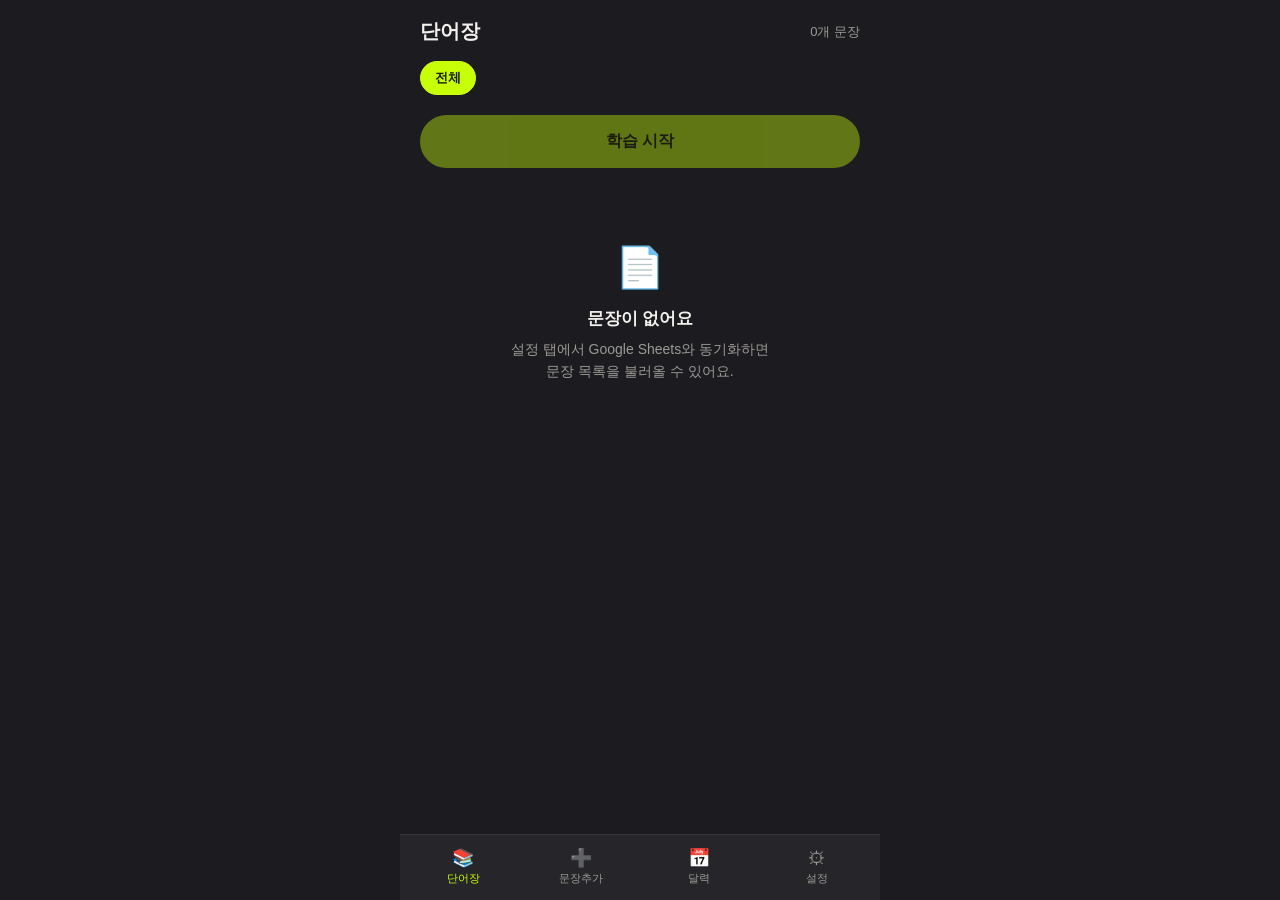
==== index.html @ 1800122c "Initial commit: 영어 문장 암기 PWA + Google Sheets 연동" ====
<!DOCTYPE html>
<html lang="ko">
<head>
<meta charset="UTF-8" />
<meta name="viewport" content="width=device-width, initial-scale=1.0, viewport-fit=cover" />
<meta name="apple-mobile-web-app-capable" content="yes" />
<meta name="apple-mobile-web-app-status-bar-style" content="black-translucent" />
<meta name="apple-mobile-web-app-title" content="문장암기" />
<meta name="theme-color" content="#1C1B1F" />
<title>영어 문장 암기</title>
<link rel="manifest" href="manifest.json" />
<link rel="apple-touch-icon" href="icon-192.png" />
<style>
  :root {
    --bg: #1C1B1F;
    --surface: #262529;
    --surface-2: #2F2D33;
    --text: #F2F0EC;
    --text-dim: #9C9A95;
    --accent: #C7FF08;
    --accent-dim: #5C6A04;
    --correct: #97C459;
    --incorrect: #E24B4A;
    --border: #3A383E;
    --radius: 14px;
    --font-sans: -apple-system, BlinkMacSystemFont, "Helvetica Neue", "Apple SD Gothic Neo", sans-serif;
    --font-mono: "SF Mono", ui-monospace, Menlo, monospace;
  }

  * { box-sizing: border-box; -webkit-tap-highlight-color: transparent; }

  html, body {
    margin: 0;
    padding: 0;
    background: var(--bg);
    color: var(--text);
    font-family: var(--font-sans);
    height: 100%;
    overscroll-behavior-y: none;
  }

  body {
    display: flex;
    flex-direction: column;
    min-height: 100vh;
    padding-top: env(safe-area-inset-top);
  }

  #app {
    flex: 1;
    display: flex;
    flex-direction: column;
    max-width: 480px;
    margin: 0 auto;
    width: 100%;
    padding: 0 20px;
  }

  /* ---------- Tab views ---------- */
  .tab-view { display: none; padding-bottom: 110px; }
  .tab-view.active { display: block; }

  .tab-header {
    display: flex;
    align-items: center;
    justify-content: space-between;
    padding: 18px 0 16px;
  }
  .tab-header h1 {
    font-size: 20px;
    font-weight: 700;
    margin: 0;
  }
  .tab-header.centered h1 { flex: 1; text-align: center; }
  .tab-sub { font-size: 13px; color: var(--text-dim); }

  /* ---------- Bottom nav ---------- */
  .bottom-nav {
    position: fixed;
    left: 0;
    right: 0;
    bottom: 0;
    display: flex;
    max-width: 480px;
    margin: 0 auto;
    background: var(--surface);
    border-top: 1px solid var(--border);
    padding: 8px 4px calc(8px + env(safe-area-inset-bottom));
    z-index: 40;
  }
  .nav-btn {
    flex: 1;
    display: flex;
    flex-direction: column;
    align-items: center;
    gap: 4px;
    background: none;
    border: none;
    color: var(--text-dim);
    font-family: var(--font-sans);
    font-size: 11px;
    font-weight: 500;
    padding: 6px 0;
    cursor: pointer;
  }
  .nav-btn .nav-icon { font-size: 18px; line-height: 1; }
  .nav-btn.active { color: var(--accent); }

  /* ---------- Filter chips (deck chips reuse this) ---------- */
  .filters {
    display: flex;
    gap: 8px;
    overflow-x: auto;
    padding-bottom: 4px;
    margin-bottom: 16px;
    -ms-overflow-style: none;
    scrollbar-width: none;
  }
  .filters::-webkit-scrollbar { display: none; }

  .chip {
    flex-shrink: 0;
    font-size: 13px;
    font-weight: 500;
    padding: 7px 14px;
    border-radius: 100px;
    border: 1px solid var(--border);
    background: var(--surface);
    color: var(--text-dim);
    cursor: pointer;
    white-space: nowrap;
  }
  .chip.active {
    background: var(--accent);
    color: #1B1F00;
    border-color: var(--accent);
    font-weight: 600;
  }

  /* ---------- Vocab list ---------- */
  .vocab-item {
    background: var(--surface);
    border: 1px solid var(--border);
    border-radius: var(--radius);
    padding: 14px 16px;
    margin-bottom: 10px;
    cursor: pointer;
  }
  .vocab-item-top {
    display: flex;
    justify-content: space-between;
    align-items: flex-start;
    gap: 10px;
  }
  .vocab-english { font-size: 16px; font-weight: 700; color: var(--text); line-height: 1.4; }
  .vocab-korean { font-size: 14px; color: var(--text-dim); margin-top: 4px; line-height: 1.4; }
  .vocab-tags { display: flex; flex-direction: column; align-items: flex-end; gap: 6px; flex-shrink: 0; }
  .vocab-deck-tag {
    font-size: 11px;
    padding: 3px 9px;
    border-radius: 100px;
    font-weight: 600;
    white-space: nowrap;
    background: var(--surface-2);
    color: var(--text-dim);
    border: 1px solid var(--border);
  }
  .vocab-status {
    font-size: 11px;
    padding: 3px 9px;
    border-radius: 100px;
    font-weight: 600;
    white-space: nowrap;
  }
  .vocab-status.unseen { background: var(--surface-2); color: var(--text-dim); }
  .vocab-status.correct { background: rgba(151,196,89,0.15); color: var(--correct); }
  .vocab-status.wrong { background: rgba(226,75,74,0.15); color: var(--incorrect); }

  .vocab-hint-toggle {
    font-size: 12px;
    color: var(--accent);
    margin-top: 8px;
    cursor: pointer;
    display: inline-block;
  }
  .vocab-hint-text {
    font-size: 12px;
    color: var(--text-dim);
    margin-top: 8px;
    white-space: pre-line;
    line-height: 1.6;
    display: none;
  }

  /* ---------- Card (study overlay) ---------- */
  .topbar {
    display: flex;
    align-items: center;
    justify-content: space-between;
    padding: 18px 0 12px;
  }

  .topbar .day-label {
    font-size: 13px;
    font-weight: 600;
    letter-spacing: 0.08em;
    color: var(--text-dim);
    display: flex;
    align-items: center;
    gap: 8px;
  }

  .day-label .pill {
    background: var(--accent);
    color: #1B1F00;
    border-radius: 100px;
    padding: 3px 10px;
    font-size: 11px;
    letter-spacing: 0;
  }

  .icon-btn {
    background: var(--surface);
    border: 1px solid var(--border);
    color: var(--text-dim);
    width: 36px;
    height: 36px;
    border-radius: 10px;
    display: flex;
    align-items: center;
    justify-content: center;
    font-size: 16px;
    cursor: pointer;
    flex-shrink: 0;
  }
  .icon-btn:active { transform: scale(0.96); }

  .progress-track {
    height: 4px;
    background: var(--surface);
    border-radius: 100px;
    overflow: hidden;
    margin-bottom: 22px;
  }
  .progress-fill {
    height: 100%;
    background: var(--accent);
    border-radius: 100px;
    transition: width 0.3s ease;
  }

  .card-area {
    flex: 1;
    display: flex;
    flex-direction: column;
    justify-content: center;
    min-height: 0;
  }

  .prompt-card {
    background: var(--surface);
    border: 1px solid var(--border);
    border-radius: var(--radius);
    padding: 22px 20px;
    margin-bottom: 16px;
  }

  .prompt-label {
    font-size: 12px;
    color: var(--text-dim);
    margin-bottom: 10px;
    display: flex;
    justify-content: space-between;
    align-items: center;
  }

  .prompt-text {
    font-size: 21px;
    line-height: 1.5;
    font-weight: 500;
  }

  .tag {
    font-size: 11px;
    color: var(--accent);
    background: rgba(199,255,8,0.1);
    border-radius: 6px;
    padding: 2px 8px;
    font-weight: 600;
    cursor: pointer;
  }

  .hint-text {
    font-size: 13px;
    color: var(--text-dim);
    line-height: 1.6;
    white-space: pre-line;
    margin-top: 12px;
    padding-top: 12px;
    border-top: 1px solid var(--border);
  }

  .answer-card {
    background: var(--surface);
    border: 1px solid var(--border);
    border-radius: var(--radius);
    padding: 16px 18px;
    margin-bottom: 16px;
  }

  .answer-label {
    font-size: 12px;
    color: var(--text-dim);
    margin-bottom: 8px;
  }

  textarea#answer-input {
    width: 100%;
    background: transparent;
    border: none;
    color: var(--text);
    font-size: 18px;
    font-family: var(--font-sans);
    line-height: 1.5;
    resize: none;
    outline: none;
    min-height: 56px;
  }
  textarea#answer-input::placeholder { color: var(--text-dim); }

  .result-card {
    border-radius: var(--radius);
    padding: 16px 18px;
    margin-bottom: 16px;
    border: 1px solid var(--border);
    display: none;
  }
  .result-card.show { display: block; }
  .result-card.correct { background: rgba(151,196,89,0.1); border-color: var(--correct); }
  .result-card.incorrect { background: rgba(226,75,74,0.1); border-color: var(--incorrect); }

  .result-status {
    font-size: 14px;
    font-weight: 600;
    margin-bottom: 6px;
    display: flex;
    align-items: center;
    gap: 8px;
  }
  .result-card.correct .result-status { color: var(--correct); }
  .result-card.incorrect .result-status { color: var(--incorrect); }

  .result-answer {
    font-size: 15px;
    color: var(--text-dim);
    line-height: 1.5;
  }
  .result-answer .ans-text {
    color: var(--text);
    font-weight: 500;
  }

  .similarity-bar-track {
    height: 4px;
    background: var(--surface-2);
    border-radius: 100px;
    margin-top: 10px;
    overflow: hidden;
  }
  .similarity-bar-fill {
    height: 100%;
    border-radius: 100px;
  }

  .action-row {
    display: flex;
    gap: 10px;
    padding: 14px 0 20px;
  }

  .btn {
    flex: 1;
    border: none;
    border-radius: 100px;
    padding: 16px;
    font-size: 16px;
    font-weight: 600;
    font-family: var(--font-sans);
    cursor: pointer;
    display: flex;
    align-items: center;
    justify-content: center;
    gap: 8px;
  }
  .btn:active { transform: scale(0.98); }

  .btn-primary { background: var(--accent); color: #1B1F00; }
  .btn-secondary { background: var(--surface); color: var(--text); border: 1px solid var(--border); }
  .btn-ghost { background: transparent; color: var(--text-dim); border: 1px solid var(--border); }

  .btn[disabled] { opacity: 0.4; }

  .empty-state {
    text-align: center;
    padding: 60px 20px;
    color: var(--text-dim);
  }
  .empty-state .icon { font-size: 40px; margin-bottom: 16px; }
  .empty-state h3 { color: var(--text); font-size: 17px; font-weight: 600; margin: 0 0 8px; }
  .empty-state p { font-size: 14px; line-height: 1.6; margin: 0 0 20px; }

  /* ---------- Add sentence form ---------- */
  .field-group { margin-bottom: 20px; }
  .field-label {
    font-size: 13px;
    color: var(--text-dim);
    margin-bottom: 8px;
    display: block;
    font-weight: 500;
  }
  .field-input {
    width: 100%;
    background: var(--surface);
    border: 1px solid var(--border);
    border-radius: 10px;
    padding: 13px 14px;
    color: var(--text);
    font-size: 14px;
    font-family: var(--font-mono);
    outline: none;
  }
  .field-input.text { font-family: var(--font-sans); font-size: 15px; }
  .field-input:focus { border-color: var(--accent); }
  .field-hint { font-size: 12px; color: var(--text-dim); margin-top: 8px; line-height: 1.6; }

  .status-row {
    display: flex;
    align-items: center;
    gap: 8px;
    font-size: 13px;
    color: var(--text-dim);
    padding: 12px 0;
  }
  .status-dot {
    width: 8px; height: 8px; border-radius: 50%;
    background: var(--text-dim);
  }
  .status-dot.ok { background: var(--correct); }
  .status-dot.err { background: var(--incorrect); }

  .stat-grid {
    display: grid;
    grid-template-columns: 1fr 1fr;
    gap: 10px;
    margin-bottom: 20px;
  }
  .stat-box {
    background: var(--surface);
    border: 1px solid var(--border);
    border-radius: 10px;
    padding: 14px;
  }
  .stat-box .num { font-size: 24px; font-weight: 700; }
  .stat-box .label { font-size: 12px; color: var(--text-dim); margin-top: 4px; }

  /* ---------- Calendar ---------- */
  .cal-weekdays {
    display: grid;
    grid-template-columns: repeat(7, 1fr);
    text-align: center;
    font-size: 12px;
    color: var(--text-dim);
    margin-bottom: 8px;
  }
  .cal-grid {
    display: grid;
    grid-template-columns: repeat(7, 1fr);
    gap: 6px;
    margin-bottom: 24px;
  }
  .cal-day {
    aspect-ratio: 1;
    display: flex;
    flex-direction: column;
    align-items: center;
    justify-content: center;
    gap: 3px;
    border-radius: 10px;
    background: var(--surface);
    border: 1px solid var(--border);
    font-size: 13px;
    color: var(--text);
    cursor: pointer;
  }
  .cal-day.empty { background: transparent; border: none; cursor: default; }
  .cal-day.today { border-color: var(--accent); }
  .cal-day.selected { background: var(--accent); color: #1B1F00; font-weight: 700; }
  .cal-day .dot { width: 5px; height: 5px; border-radius: 50%; background: var(--accent); }
  .cal-day.selected .dot { background: #1B1F00; }

  .cal-detail-title { font-size: 14px; font-weight: 600; margin-bottom: 10px; }
  .cal-deck-row {
    display: flex;
    justify-content: space-between;
    align-items: center;
    background: var(--surface);
    border: 1px solid var(--border);
    border-radius: 10px;
    padding: 12px 14px;
    margin-bottom: 8px;
    font-size: 13px;
  }
  .cal-deck-row .deck-name { font-weight: 600; }
  .cal-deck-row .deck-stat { color: var(--text-dim); }
  .cal-empty-note { color: var(--text-dim); font-size: 13px; }

  /* ---------- Study overlay ---------- */
  .overlay {
    position: absolute;
    inset: 0;
    background: var(--bg);
    z-index: 50;
    display: none;
    flex-direction: column;
    padding: 0 20px;
    padding-top: env(safe-area-inset-top);
    padding-bottom: env(safe-area-inset-bottom);
    max-width: 480px;
    margin: 0 auto;
  }
  .overlay.show { display: flex; }

  /* ---------- Edit modal ---------- */
  .modal-backdrop {
    position: absolute;
    inset: 0;
    background: rgba(0,0,0,0.6);
    z-index: 60;
    display: none;
    align-items: center;
    justify-content: center;
    padding: 20px;
  }
  .modal-backdrop.show { display: flex; }
  .modal-card {
    background: var(--surface);
    border: 1px solid var(--border);
    border-radius: var(--radius);
    padding: 20px;
    width: 100%;
    max-width: 420px;
    max-height: 85vh;
    overflow-y: auto;
  }
  .modal-card-header {
    display: flex;
    justify-content: space-between;
    align-items: center;
    margin-bottom: 16px;
  }
  .modal-card-header h2 {
    font-size: 17px;
    font-weight: 700;
    margin: 0;
  }

  .toast {
    position: fixed;
    bottom: 100px;
    left: 50%;
    transform: translateX(-50%) translateY(20px);
    background: var(--surface-2);
    border: 1px solid var(--border);
    color: var(--text);
    padding: 12px 20px;
    border-radius: 100px;
    font-size: 13px;
    font-weight: 500;
    opacity: 0;
    transition: all 0.25s ease;
    z-index: 100;
    pointer-events: none;
    white-space: nowrap;
  }
  .toast.show {
    opacity: 1;
    transform: translateX(-50%) translateY(0);
  }
</style>
</head>
<body>

<div id="app">

  <!-- 단어장 탭 -->
  <section class="tab-view active" id="tab-vocab">
    <div class="tab-header">
      <h1>단어장</h1>
      <span class="tab-sub" id="vocab-count">0개 문장</span>
    </div>
    <div class="filters" id="deck-chips"></div>
    <button class="btn btn-primary" id="vocab-start-btn" style="width:100%; margin-bottom:16px;">학습 시작</button>
    <div id="vocab-list"></div>
  </section>

  <!-- 문장추가 탭 -->
  <section class="tab-view" id="tab-add">
    <div class="tab-header"><h1>문장 추가</h1></div>

    <div class="field-group">
      <label class="field-label">단어장</label>
      <div class="filters" id="add-deck-chips"></div>
      <input class="field-input text" id="add-deck-input" placeholder="예: 일상회화 (비워두면 기본 단어장)" autocapitalize="off" autocorrect="off" spellcheck="false" />
    </div>

    <div class="field-group">
      <label class="field-label">표현 (영어) *</label>
      <input class="field-input text" id="add-english-input" placeholder="e.g. shake things up" autocapitalize="off" autocorrect="off" spellcheck="false" />
    </div>

    <div class="field-group">
      <label class="field-label">내 대사 (한글) *</label>
      <input class="field-input text" id="add-korean-input" placeholder="예: 변화를 주고 싶었어요" />
    </div>

    <div class="field-group">
      <label class="field-label">힌트 / 부가설명</label>
      <textarea class="field-input text" id="add-detail-input" rows="3" placeholder="뜻 설명, 예문 등 (선택)" style="min-height:80px;"></textarea>
    </div>

    <button class="btn btn-primary" id="add-save-btn" style="width:100%;">문장 저장하기</button>
  </section>

  <!-- 달력 탭 -->
  <section class="tab-view" id="tab-calendar">
    <div class="tab-header centered">
      <button class="icon-btn" id="cal-prev">‹</button>
      <h1 id="cal-month-label">2026년 6월</h1>
      <button class="icon-btn" id="cal-next">›</button>
    </div>
    <div class="cal-weekdays">
      <span>일</span><span>월</span><span>화</span><span>수</span><span>목</span><span>금</span><span>토</span>
    </div>
    <div class="cal-grid" id="cal-grid"></div>
    <div id="cal-detail"></div>
  </section>

  <!-- 설정 탭 -->
  <section class="tab-view" id="tab-settings">
    <div class="tab-header"><h1>설정 &amp; 동기화</h1></div>

    <div class="stat-grid">
      <div class="stat-box">
        <div class="num" id="stat-total">0</div>
        <div class="label">전체 문장</div>
      </div>
      <div class="stat-box">
        <div class="num" id="stat-pending">0</div>
        <div class="label">동기화 대기</div>
      </div>
    </div>

    <div class="field-group">
      <label class="field-label">Apps Script 웹앱 URL</label>
      <input class="field-input" id="sheet-url" placeholder="https://script.google.com/macros/s/.../exec" autocapitalize="off" autocorrect="off" spellcheck="false" />
      <div class="field-hint">
        Google Sheets에 Apps Script를 배포한 후 생성된 웹앱 URL을 입력하세요.
        "/exec"로 끝나는 주소입니다.
      </div>
    </div>

    <div class="status-row">
      <div class="status-dot" id="conn-dot"></div>
      <span id="conn-status">연결 상태 확인 안 됨</span>
    </div>

    <div class="action-row" style="padding-top: 4px;">
      <button class="btn btn-secondary" id="save-url-btn">URL 저장</button>
      <button class="btn btn-primary" id="sync-btn">지금 동기화</button>
    </div>

    <div class="field-group" style="margin-top: 8px;">
      <label class="field-label">유사도 채점 기준</label>
      <input class="field-input" type="range" id="threshold-slider" min="0.5" max="1" step="0.05" value="0.85" style="font-family: var(--font-sans);" />
      <div class="field-hint">
        현재 기준: <span id="threshold-value">85%</span> 이상 일치 시 정답으로 처리합니다.
        대소문자, 마지막 문장부호, 단수/복수형 차이는 자동으로 허용됩니다.
      </div>
    </div>

    <div class="field-group">
      <label class="field-label">데이터 관리</label>
      <button class="btn btn-ghost" id="export-csv-btn" style="margin-bottom:8px;">학습 기록 CSV로 내보내기</button>
      <button class="btn btn-ghost" id="reset-progress-btn">학습 기록 초기화</button>
    </div>
  </section>

  <!-- 하단 네비게이션 -->
  <nav class="bottom-nav">
    <button class="nav-btn active" data-tab="vocab"><span class="nav-icon">📚</span><span>단어장</span></button>
    <button class="nav-btn" data-tab="add"><span class="nav-icon">➕</span><span>문장추가</span></button>
    <button class="nav-btn" data-tab="calendar"><span class="nav-icon">📅</span><span>달력</span></button>
    <button class="nav-btn" data-tab="settings"><span class="nav-icon">⚙</span><span>설정</span></button>
  </nav>

</div>

<!-- 학습 카드 오버레이 (단어장 탭에서 시작) -->
<div class="overlay" id="study-overlay">
  <div class="topbar">
    <button class="icon-btn" id="study-close-btn">←</button>
    <div class="day-label">
      <span class="pill" id="day-pill">DAY 1</span>
      <span id="filter-summary">전체 문장</span>
    </div>
    <div style="width:36px;"></div>
  </div>

  <div class="progress-track">
    <div class="progress-fill" id="progress-fill" style="width: 0%"></div>
  </div>

  <div class="filters" id="filter-chips">
    <button class="chip active" data-filter="all">전체</button>
    <button class="chip" data-filter="wrong">오답만</button>
    <button class="chip" data-filter="unseen">안 푼 문장</button>
  </div>

  <div class="card-area" id="card-area">

    <div class="prompt-card" id="prompt-card">
      <div class="prompt-label">
        <span id="prompt-counter">1 / 1</span>
        <span class="tag" id="hint-toggle" style="display:none;">힌트 보기</span>
      </div>
      <div class="prompt-text" id="prompt-text">시트를 동기화해서 문장을 불러오세요</div>
      <div class="hint-text" id="hint-text" style="display:none;"></div>
    </div>

    <div class="answer-card">
      <div class="answer-label">영어로 작성해보세요</div>
      <textarea id="answer-input" placeholder="Type your answer..." rows="2" enterkeyhint="done"></textarea>
    </div>

    <div class="result-card" id="result-card">
      <div class="result-status" id="result-status"></div>
      <div class="result-answer" id="result-answer"></div>
      <div class="similarity-bar-track">
        <div class="similarity-bar-fill" id="similarity-fill" style="width:0%"></div>
      </div>
    </div>

  </div>

  <div class="action-row">
    <button class="btn btn-secondary" id="skip-btn">건너뛰기</button>
    <button class="btn btn-primary" id="check-btn">채점하기</button>
  </div>
</div>

<!-- 문장 수정 팝업 (단어장 탭에서 문장을 선택했을 때) -->
<div class="modal-backdrop" id="edit-overlay">
  <div class="modal-card">
    <div class="modal-card-header">
      <h2>문장 수정</h2>
      <button class="icon-btn" id="edit-close-btn">✕</button>
    </div>

    <div class="field-group">
      <label class="field-label">단어장</label>
      <div class="filters" id="edit-deck-chips"></div>
      <input class="field-input text" id="edit-deck-input" placeholder="예: 일상회화 (비워두면 기본 단어장)" autocapitalize="off" autocorrect="off" spellcheck="false" />
    </div>

    <div class="field-group">
      <label class="field-label">표현 (영어) *</label>
      <input class="field-input text" id="edit-english-input" autocapitalize="off" autocorrect="off" spellcheck="false" />
    </div>

    <div class="field-group">
      <label class="field-label">내 대사 (한글) *</label>
      <input class="field-input text" id="edit-korean-input" />
    </div>

    <div class="field-group">
      <label class="field-label">힌트 / 부가설명</label>
      <textarea class="field-input text" id="edit-detail-input" rows="3" style="min-height:80px;"></textarea>
    </div>

    <button class="btn btn-primary" id="edit-save-btn" style="width:100%;">수정 저장하기</button>
  </div>
</div>

<div class="toast" id="toast"></div>

<script>
/* ================= 상태 관리 ================= */

const DB_KEYS = {
  sentences: 'sm_sentences',
  decks: 'sm_decks',
  logs: 'sm_logs',
  pendingLogs: 'sm_pending_logs',
  pendingSentences: 'sm_pending_sentences',
  pendingUpdates: 'sm_pending_updates',
  history: 'sm_history',
  config: 'sm_config'
};

const defaultConfig = {
  sheetUrl: '',
  threshold: 0.85
};

const now0 = new Date();

let state = {
  sentences: [],
  allDecks: [],           // 동기화로 받은 단어장 탭 전체 목록 (문장이 0개인 단어장도 포함)
  logs: {},              // sentenceId -> { lastCorrect: bool, attempts: n }
  pendingLogs: [],        // 동기화 안 된 학습 로그
  pendingSentences: [],   // 동기화 안 된 새 문장
  pendingUpdates: [],     // 동기화 안 된 문장 수정 (id별로 마지막 수정만 보관)
  history: [],            // { date:'YYYY-MM-DD', deck, sentenceId, isCorrect } (달력용, 영구 보관)
  config: { ...defaultConfig },

  activeTab: 'vocab',
  vocabDeck: 'all',       // 단어장 탭에서 선택된 단어장 필터
  editingId: null,        // 수정 오버레이에서 편집 중인 문장 id

  filter: 'all',          // 학습 오버레이 필터 (전체/오답만/안 푼 문장)
  studyDeck: 'all',       // 현재 학습 세션이 한정된 단어장
  queue: [],
  index: 0,
  checked: false,

  calYear: now0.getFullYear(),
  calMonth: now0.getMonth(),
  calSelectedDate: null
};

/* ================= 로컬 저장소 ================= */

function loadState() {
  try {
    state.sentences = JSON.parse(localStorage.getItem(DB_KEYS.sentences) || '[]');
    state.allDecks = JSON.parse(localStorage.getItem(DB_KEYS.decks) || '[]');
    state.logs = JSON.parse(localStorage.getItem(DB_KEYS.logs) || '{}');
    state.pendingLogs = JSON.parse(localStorage.getItem(DB_KEYS.pendingLogs) || '[]');
    state.pendingSentences = JSON.parse(localStorage.getItem(DB_KEYS.pendingSentences) || '[]');
    state.pendingUpdates = JSON.parse(localStorage.getItem(DB_KEYS.pendingUpdates) || '[]');
    state.history = JSON.parse(localStorage.getItem(DB_KEYS.history) || '[]');
    state.config = { ...defaultConfig, ...JSON.parse(localStorage.getItem(DB_KEYS.config) || '{}') };
  } catch (e) {
    console.error('state load error', e);
  }
}

function saveSentences() { localStorage.setItem(DB_KEYS.sentences, JSON.stringify(state.sentences)); }
function saveDecks() { localStorage.setItem(DB_KEYS.decks, JSON.stringify(state.allDecks)); }
function saveLogs() { localStorage.setItem(DB_KEYS.logs, JSON.stringify(state.logs)); }
function savePending() { localStorage.setItem(DB_KEYS.pendingLogs, JSON.stringify(state.pendingLogs)); }
function savePendingSentences() { localStorage.setItem(DB_KEYS.pendingSentences, JSON.stringify(state.pendingSentences)); }
function savePendingUpdates() { localStorage.setItem(DB_KEYS.pendingUpdates, JSON.stringify(state.pendingUpdates)); }
function saveHistory() { localStorage.setItem(DB_KEYS.history, JSON.stringify(state.history)); }
function saveConfig() { localStorage.setItem(DB_KEYS.config, JSON.stringify(state.config)); }

/* ================= 유틸 ================= */

function deckOf(s) {
  const d = s && s.deck ? String(s.deck).trim() : '';
  return d || '기본';
}

// 단어장 탭 정렬용: id 끝의 숫자가 클수록 더 나중에 추가된 것
// 시트 동기화분("deck!행번호")은 행번호, 로컬 미동기화분("local-타임스탬프")은 타임스탬프라
// 스케일이 달라도 "더 큰 값 = 더 최근"이 자연스럽게 맞아떨어짐
function recencyKey(s) {
  const id = String(s.id);
  const sep = Math.max(id.lastIndexOf('!'), id.lastIndexOf('-'));
  const n = parseInt(id.slice(sep + 1), 10);
  return isNaN(n) ? 0 : n;
}

function getDecks() {
  const set = new Set(state.allDecks.map(d => d.trim() || '기본'));
  state.sentences.forEach(s => set.add(deckOf(s)));
  return Array.from(set).sort((a, b) => a.localeCompare(b, 'ko'));
}

function localDateStr(d = new Date()) {
  const y = d.getFullYear();
  const m = String(d.getMonth() + 1).padStart(2, '0');
  const day = String(d.getDate()).padStart(2, '0');
  return `${y}-${m}-${day}`;
}

function escapeHtml(str) {
  const div = document.createElement('div');
  div.textContent = str == null ? '' : str;
  return div.innerHTML;
}

function makeChip(label, active, onClick) {
  const btn = document.createElement('button');
  btn.className = 'chip' + (active ? ' active' : '');
  btn.textContent = label;
  btn.addEventListener('click', onClick);
  return btn;
}

/* ================= 유사도 채점 ================= */

function normalize(str) {
  return (str || '')
    .toLowerCase()
    .trim()
    .replace(/[.!?]+$/g, '')
    .replace(/\s+/g, ' ')
    .replace(/\b(\w+)s\b/g, '$1');
}

function similarity(a, b) {
  a = normalize(a);
  b = normalize(b);
  if (a === b) return 1;
  if (!a.length || !b.length) return 0;

  const m = a.length, n = b.length;
  const dp = Array.from({ length: m + 1 }, () => new Array(n + 1).fill(0));
  for (let i = 0; i <= m; i++) dp[i][0] = i;
  for (let j = 0; j <= n; j++) dp[0][j] = j;

  for (let i = 1; i <= m; i++) {
    for (let j = 1; j <= n; j++) {
      if (a[i - 1] === b[j - 1]) {
        dp[i][j] = dp[i - 1][j - 1];
      } else {
        dp[i][j] = 1 + Math.min(dp[i - 1][j], dp[i][j - 1], dp[i - 1][j - 1]);
      }
    }
  }

  const dist = dp[m][n];
  const maxLen = Math.max(m, n);
  return 1 - dist / maxLen;
}

/* ================= 탭 전환 ================= */

function setActiveTab(tab) {
  state.activeTab = tab;
  document.querySelectorAll('.tab-view').forEach(el => {
    el.classList.toggle('active', el.id === `tab-${tab}`);
  });
  document.querySelectorAll('.nav-btn').forEach(btn => {
    btn.classList.toggle('active', btn.dataset.tab === tab);
  });

  if (tab === 'vocab') renderVocabTab();
  if (tab === 'add') renderAddDeckChips();
  if (tab === 'calendar') renderCalendar();
  if (tab === 'settings') {
    document.getElementById('sheet-url').value = state.config.sheetUrl;
    document.getElementById('threshold-slider').value = state.config.threshold;
    document.getElementById('threshold-value').textContent = `${Math.round(state.config.threshold * 100)}%`;
    updateStats();
  }
}

document.querySelectorAll('.nav-btn').forEach(btn => {
  btn.addEventListener('click', () => setActiveTab(btn.dataset.tab));
});

/* ================= 단어장 탭 ================= */

function renderVocabTab() {
  const decks = getDecks();
  const chipsEl = document.getElementById('deck-chips');
  chipsEl.innerHTML = '';
  chipsEl.appendChild(makeChip('전체', state.vocabDeck === 'all', () => {
    state.vocabDeck = 'all';
    renderVocabTab();
  }));
  decks.forEach(d => {
    chipsEl.appendChild(makeChip(d, state.vocabDeck === d, () => {
      state.vocabDeck = d;
      renderVocabTab();
    }));
  });

  const filtered = state.sentences
    .filter(s => state.vocabDeck === 'all' || deckOf(s) === state.vocabDeck)
    .slice()
    .sort((a, b) => recencyKey(b) - recencyKey(a));
  document.getElementById('vocab-count').textContent = `${filtered.length}개 문장`;
  document.getElementById('vocab-start-btn').disabled = filtered.length === 0;

  const listEl = document.getElementById('vocab-list');
  listEl.innerHTML = '';

  if (!state.sentences.length) {
    listEl.innerHTML = `
      <div class="empty-state">
        <div class="icon">📄</div>
        <h3>문장이 없어요</h3>
        <p>설정 탭에서 Google Sheets와 동기화하면<br/>문장 목록을 불러올 수 있어요.</p>
      </div>`;
    return;
  }

  if (!filtered.length) {
    listEl.innerHTML = `
      <div class="empty-state">
        <div class="icon">🔍</div>
        <h3>이 단어장은 비어있어요</h3>
      </div>`;
    return;
  }

  filtered.forEach(s => {
    const log = state.logs[String(s.id)];
    const statusClass = !log ? 'unseen' : (log.lastCorrect ? 'correct' : 'wrong');
    const statusLabel = !log ? '안 외움' : (log.lastCorrect ? '암기완료' : '다시 외우기');

    const item = document.createElement('div');
    item.className = 'vocab-item';
    item.innerHTML = `
      <div class="vocab-item-top">
        <div>
          <div class="vocab-english">${escapeHtml(s.english)}</div>
          <div class="vocab-korean">${escapeHtml(s.korean)}</div>
        </div>
        <div class="vocab-tags">
          <span class="vocab-deck-tag">${escapeHtml(deckOf(s))}</span>
          <span class="vocab-status ${statusClass}">${statusLabel}</span>
        </div>
      </div>
      ${s.detail ? `<span class="vocab-hint-toggle">힌트 보기</span><div class="vocab-hint-text">${escapeHtml(s.detail)}</div>` : ''}
    `;

    if (s.detail) {
      const toggle = item.querySelector('.vocab-hint-toggle');
      const text = item.querySelector('.vocab-hint-text');
      toggle.addEventListener('click', (e) => {
        e.stopPropagation();
        const showing = text.style.display === 'block';
        text.style.display = showing ? 'none' : 'block';
        toggle.textContent = showing ? '힌트 보기' : '힌트 닫기';
      });
    }

    item.addEventListener('click', () => openEditOverlay(s));

    listEl.appendChild(item);
  });
}

/* ================= 문장 수정 오버레이 ================= */

function openEditOverlay(sentence) {
  state.editingId = sentence.id;

  const decks = getDecks().filter(d => d !== '기본');
  const chipsEl = document.getElementById('edit-deck-chips');
  chipsEl.innerHTML = '';
  chipsEl.appendChild(makeChip('기본', deckOf(sentence) === '기본', () => {
    document.getElementById('edit-deck-input').value = '';
  }));
  decks.forEach(d => {
    chipsEl.appendChild(makeChip(d, deckOf(sentence) === d, () => {
      document.getElementById('edit-deck-input').value = d;
    }));
  });

  document.getElementById('edit-deck-input').value = deckOf(sentence) === '기본' ? '' : deckOf(sentence);
  document.getElementById('edit-english-input').value = sentence.english || '';
  document.getElementById('edit-korean-input').value = sentence.korean || '';
  document.getElementById('edit-detail-input').value = sentence.detail || '';

  document.getElementById('edit-overlay').classList.add('show');
}

function closeEditOverlay() {
  document.getElementById('edit-overlay').classList.remove('show');
  state.editingId = null;
}

function handleEditSave() {
  const sentence = state.sentences.find(s => String(s.id) === String(state.editingId));
  if (!sentence) { closeEditOverlay(); return; }

  const english = document.getElementById('edit-english-input').value.trim();
  const korean = document.getElementById('edit-korean-input').value.trim();
  const detail = document.getElementById('edit-detail-input').value.trim();
  const deck = document.getElementById('edit-deck-input').value.trim();

  if (!english || !korean) {
    showToast('영어 표현과 한글 대사를 모두 입력해주세요');
    return;
  }

  sentence.english = english;
  sentence.korean = korean;
  sentence.detail = detail;
  sentence.deck = deck;
  saveSentences();

  const update = { id: state.editingId, english, korean, detail, deck, date: sentence.date };
  const url = state.config.sheetUrl;
  if (url) {
    fetch(url, {
      method: 'POST',
      headers: { 'Content-Type': 'text/plain;charset=utf-8' },
      body: JSON.stringify({ action: 'updateSentence', ...update })
    }).then(r => r.json()).then(data => {
      if (data.ok && data.id) sentence.id = data.id;
      else if (!data.ok) queuePendingUpdate(update);
      saveSentences();
    }).catch(() => queuePendingUpdate(update));
  } else {
    queuePendingUpdate(update);
  }

  showToast('문장을 수정했어요');
  closeEditOverlay();
  renderVocabTab();
  updateStats();
}

function queuePendingUpdate(update) {
  state.pendingUpdates = state.pendingUpdates.filter(u => u.id !== update.id);
  state.pendingUpdates.push(update);
  savePendingUpdates();
  updateStats();
}

document.getElementById('edit-close-btn').addEventListener('click', closeEditOverlay);
document.getElementById('edit-save-btn').addEventListener('click', handleEditSave);
document.getElementById('edit-overlay').addEventListener('click', (e) => {
  if (e.target.id === 'edit-overlay') closeEditOverlay();
});

document.getElementById('vocab-start-btn').addEventListener('click', () => startStudy(state.vocabDeck));

/* ================= 학습 큐 구성 ================= */

function buildQueue() {
  let ids = state.sentences
    .filter(s => state.studyDeck === 'all' || deckOf(s) === state.studyDeck)
    .map(s => String(s.id));

  if (state.filter === 'wrong') {
    ids = ids.filter(id => {
      const log = state.logs[id];
      return log && log.lastCorrect === false;
    });
  } else if (state.filter === 'unseen') {
    ids = ids.filter(id => !state.logs[id]);
  }

  for (let i = ids.length - 1; i > 0; i--) {
    const j = Math.floor(Math.random() * (i + 1));
    [ids[i], ids[j]] = [ids[j], ids[i]];
  }

  state.queue = ids;
  state.index = 0;
}

function currentSentence() {
  const id = state.queue[state.index];
  return state.sentences.find(s => String(s.id) === id);
}

/* ================= 학습 오버레이 ================= */

const FILTER_LABELS = { all: '전체 문장', wrong: '오답 문장', unseen: '안 푼 문장' };

function startStudy(deckValue) {
  state.studyDeck = deckValue;
  state.filter = 'all';
  document.querySelectorAll('#filter-chips .chip').forEach(chip => {
    chip.classList.toggle('active', chip.dataset.filter === 'all');
  });
  buildQueue();
  if (!state.queue.length) {
    showToast('학습할 문장이 없어요');
    return;
  }
  document.getElementById('study-overlay').classList.add('show');
  render();
}

function closeStudyOverlay() {
  document.getElementById('study-overlay').classList.remove('show');
  renderVocabTab();
}

document.getElementById('study-close-btn').addEventListener('click', closeStudyOverlay);

function render() {
  const total = state.queue.length;
  const cardArea = document.getElementById('card-area');
  const promptCard = document.getElementById('prompt-card');
  const answerCard = document.querySelector('.answer-card');
  const actionRow = document.querySelector('#study-overlay .action-row');

  document.getElementById('filter-summary').textContent =
    `${state.studyDeck === 'all' ? '전체' : state.studyDeck} · ${FILTER_LABELS[state.filter]}`;

  if (!total) {
    promptCard.style.display = 'none';
    answerCard.style.display = 'none';
    actionRow.style.display = 'none';
    document.getElementById('result-card').classList.remove('show');

    if (!cardArea.querySelector('.empty-state')) {
      const empty = document.createElement('div');
      empty.className = 'empty-state';
      empty.innerHTML = `
        <div class="icon">🎉</div>
        <h3>해당하는 문장이 없어요</h3>
        <p>다른 필터를 선택해보세요.</p>
      `;
      cardArea.appendChild(empty);
    }
    document.getElementById('progress-fill').style.width = '0%';
    return;
  }

  const existingEmpty = cardArea.querySelector('.empty-state');
  if (existingEmpty) existingEmpty.remove();

  promptCard.style.display = 'block';
  answerCard.style.display = 'block';
  actionRow.style.display = 'flex';

  const sentence = currentSentence();
  document.getElementById('prompt-counter').textContent = `${state.index + 1} / ${total}`;
  document.getElementById('prompt-text').textContent = sentence.korean || '';

  const hintToggle = document.getElementById('hint-toggle');
  const hintText = document.getElementById('hint-text');
  hintText.style.display = 'none';
  hintToggle.textContent = '힌트 보기';
  if (sentence.detail) {
    hintToggle.style.display = 'inline-block';
    hintText.textContent = sentence.detail;
  } else {
    hintToggle.style.display = 'none';
  }

  document.getElementById('progress-fill').style.width = `${Math.round((state.index / total) * 100)}%`;

  const dayPill = document.getElementById('day-pill');
  const totalAttempts = Object.keys(state.logs).length;
  dayPill.textContent = `DAY ${Math.max(1, Math.ceil((totalAttempts + 1) / Math.max(state.sentences.length, 1)))}`;

  document.getElementById('result-card').classList.remove('show');
  document.getElementById('answer-input').value = '';
  state.checked = false;
  document.getElementById('check-btn').textContent = '채점하기';
  document.getElementById('answer-input').focus({ preventScroll: true });
}

document.getElementById('hint-toggle').addEventListener('click', () => {
  const hintText = document.getElementById('hint-text');
  const hintToggle = document.getElementById('hint-toggle');
  const showing = hintText.style.display !== 'none';
  hintText.style.display = showing ? 'none' : 'block';
  hintToggle.textContent = showing ? '힌트 보기' : '힌트 닫기';
});

/* ================= 채점 처리 ================= */

function handleCheck() {
  const sentence = currentSentence();
  if (!sentence) return;

  if (!state.checked) {
    const userInput = document.getElementById('answer-input').value.trim();
    const correctAnswer = sentence.english || '';
    const sim = similarity(userInput, correctAnswer);
    const isCorrect = sim >= state.config.threshold;

    showResult(isCorrect, correctAnswer, sim, userInput);
    recordLog(sentence, userInput, isCorrect, sim);

    state.checked = true;
    document.getElementById('check-btn').textContent = '다음 문장';
  } else {
    nextCard();
  }
}

function showResult(isCorrect, correctAnswer, sim, userInput) {
  const card = document.getElementById('result-card');
  const status = document.getElementById('result-status');
  const answer = document.getElementById('result-answer');
  const fill = document.getElementById('similarity-fill');

  card.classList.remove('correct', 'incorrect');
  card.classList.add('show', isCorrect ? 'correct' : 'incorrect');

  status.textContent = isCorrect ? '정답이에요' : '다시 확인해보세요';
  answer.innerHTML = `모범 답안: <span class="ans-text">${escapeHtml(correctAnswer)}</span>`;

  const pct = Math.round(sim * 100);
  fill.style.width = `${pct}%`;
  fill.style.background = isCorrect ? 'var(--correct)' : 'var(--incorrect)';
}

function recordLog(sentence, userInput, isCorrect, sim) {
  const id = sentence.id;
  const deck = deckOf(sentence);

  state.logs[String(id)] = { lastCorrect: isCorrect, attempts: (state.logs[String(id)]?.attempts || 0) + 1 };
  saveLogs();

  state.history.push({ date: localDateStr(), deck, sentenceId: id, isCorrect });
  saveHistory();

  state.pendingLogs.push({
    timestamp: new Date().toISOString(),
    sentenceId: id,
    deck,
    userInput: userInput,
    isCorrect: isCorrect,
    similarity: Math.round(sim * 100) / 100
  });
  savePending();
  updateStats();
}

function nextCard() {
  state.index++;
  if (state.index >= state.queue.length) {
    buildQueue();
    if (!state.queue.length) {
      render();
      return;
    }
  }
  render();
}

function setFilter(filter) {
  state.filter = filter;
  document.querySelectorAll('#filter-chips .chip').forEach(chip => {
    chip.classList.toggle('active', chip.dataset.filter === filter);
  });
  buildQueue();
  render();
}

document.getElementById('check-btn').addEventListener('click', handleCheck);
document.getElementById('skip-btn').addEventListener('click', nextCard);

document.getElementById('answer-input').addEventListener('keydown', (e) => {
  if (e.key === 'Enter' && !e.shiftKey) {
    e.preventDefault();
    handleCheck();
  }
});

document.querySelectorAll('#filter-chips .chip').forEach(chip => {
  chip.addEventListener('click', () => setFilter(chip.dataset.filter));
});

/* ================= 문장추가 탭 ================= */

function renderAddDeckChips() {
  const decks = getDecks().filter(d => d !== '기본');
  const chipsEl = document.getElementById('add-deck-chips');
  chipsEl.innerHTML = '';
  chipsEl.appendChild(makeChip('기본', false, () => {
    document.getElementById('add-deck-input').value = '';
  }));
  decks.forEach(d => {
    chipsEl.appendChild(makeChip(d, false, () => {
      document.getElementById('add-deck-input').value = d;
    }));
  });
}

function handleAddSave() {
  const english = document.getElementById('add-english-input').value.trim();
  const korean = document.getElementById('add-korean-input').value.trim();
  const detail = document.getElementById('add-detail-input').value.trim();
  const deck = document.getElementById('add-deck-input').value.trim();

  if (!english || !korean) {
    showToast('영어 표현과 한글 대사를 모두 입력해주세요');
    return;
  }

  const newSentence = {
    id: `local-${Date.now()}`,
    date: localDateStr(),
    english, korean, detail, deck
  };
  state.sentences.push(newSentence);
  saveSentences();

  document.getElementById('add-english-input').value = '';
  document.getElementById('add-korean-input').value = '';
  document.getElementById('add-detail-input').value = '';
  document.getElementById('add-deck-input').value = '';

  const url = state.config.sheetUrl;
  if (url) {
    fetch(url, {
      method: 'POST',
      headers: { 'Content-Type': 'text/plain;charset=utf-8' },
      body: JSON.stringify({ action: 'addSentence', english, korean, detail, deck, date: newSentence.date })
    }).then(r => r.json()).then(data => {
      if (!data.ok) queuePendingSentence(newSentence);
    }).catch(() => queuePendingSentence(newSentence));
  } else {
    queuePendingSentence(newSentence);
  }

  showToast('문장을 추가했어요');
  renderAddDeckChips();
  updateStats();
}

function queuePendingSentence(s) {
  state.pendingSentences.push(s);
  savePendingSentences();
  updateStats();
}

document.getElementById('add-save-btn').addEventListener('click', handleAddSave);

/* ================= 달력 탭 ================= */

function renderCalendar() {
  const grid = document.getElementById('cal-grid');
  const label = document.getElementById('cal-month-label');
  const y = state.calYear, m = state.calMonth;
  label.textContent = `${y}년 ${m + 1}월`;

  const firstWeekday = new Date(y, m, 1).getDay();
  const daysInMonth = new Date(y, m + 1, 0).getDate();
  const todayStr = localDateStr();
  const monthPrefix = `${y}-${String(m + 1).padStart(2, '0')}`;

  const activeDates = new Set(
    state.history.filter(h => h.date.startsWith(monthPrefix)).map(h => h.date)
  );

  grid.innerHTML = '';
  for (let i = 0; i < firstWeekday; i++) {
    const empty = document.createElement('div');
    empty.className = 'cal-day empty';
    grid.appendChild(empty);
  }

  for (let d = 1; d <= daysInMonth; d++) {
    const dateStr = `${monthPrefix}-${String(d).padStart(2, '0')}`;
    const cell = document.createElement('div');
    cell.className = 'cal-day';
    if (dateStr === todayStr) cell.classList.add('today');
    if (dateStr === state.calSelectedDate) cell.classList.add('selected');
    cell.innerHTML = `<span>${d}</span>` + (activeDates.has(dateStr) ? '<span class="dot"></span>' : '');
    cell.addEventListener('click', () => {
      state.calSelectedDate = dateStr;
      renderCalendar();
      renderCalDetail(dateStr);
    });
    grid.appendChild(cell);
  }

  const detailEl = document.getElementById('cal-detail');
  if (state.calSelectedDate && state.calSelectedDate.startsWith(monthPrefix)) {
    renderCalDetail(state.calSelectedDate);
  } else {
    detailEl.innerHTML = '';
  }
}

function renderCalDetail(dateStr) {
  const detailEl = document.getElementById('cal-detail');
  const entries = state.history.filter(h => h.date === dateStr);
  const dateLabel = dateStr.replace(/-/g, '.');

  if (!entries.length) {
    detailEl.innerHTML = `<div class="cal-detail-title">${dateLabel}</div><p class="cal-empty-note">이 날은 학습 기록이 없어요.</p>`;
    return;
  }

  const byDeck = {};
  entries.forEach(e => {
    if (!byDeck[e.deck]) byDeck[e.deck] = { total: 0, correct: 0 };
    byDeck[e.deck].total++;
    if (e.isCorrect) byDeck[e.deck].correct++;
  });

  const rows = Object.keys(byDeck).sort((a, b) => a.localeCompare(b, 'ko')).map(deck => {
    const { total, correct } = byDeck[deck];
    const pct = Math.round((correct / total) * 100);
    return `<div class="cal-deck-row"><span class="deck-name">${escapeHtml(deck)}</span><span class="deck-stat">${total}문장 · 정답률 ${pct}%</span></div>`;
  }).join('');

  detailEl.innerHTML = `<div class="cal-detail-title">${dateLabel}</div>${rows}`;
}

document.getElementById('cal-prev').addEventListener('click', () => {
  state.calMonth--;
  if (state.calMonth < 0) { state.calMonth = 11; state.calYear--; }
  state.calSelectedDate = null;
  renderCalendar();
});
document.getElementById('cal-next').addEventListener('click', () => {
  state.calMonth++;
  if (state.calMonth > 11) { state.calMonth = 0; state.calYear++; }
  state.calSelectedDate = null;
  renderCalendar();
});

/* ================= 동기화 ================= */

async function flushPendingSentences(url) {
  if (!state.pendingSentences.length) return;
  const remaining = [];
  for (const s of state.pendingSentences) {
    try {
      const res = await fetch(url, {
        method: 'POST',
        headers: { 'Content-Type': 'text/plain;charset=utf-8' },
        body: JSON.stringify({ action: 'addSentence', english: s.english, korean: s.korean, detail: s.detail, deck: s.deck, date: s.date })
      });
      const data = await res.json();
      if (!data.ok) remaining.push(s);
    } catch (e) {
      remaining.push(s);
    }
  }
  state.pendingSentences = remaining;
  savePendingSentences();
}

async function flushPendingUpdates(url) {
  if (!state.pendingUpdates.length) return;
  const remaining = [];
  for (const u of state.pendingUpdates) {
    try {
      const res = await fetch(url, {
        method: 'POST',
        headers: { 'Content-Type': 'text/plain;charset=utf-8' },
        body: JSON.stringify({ action: 'updateSentence', ...u })
      });
      const data = await res.json();
      if (!data.ok) remaining.push(u);
    } catch (e) {
      remaining.push(u);
    }
  }
  state.pendingUpdates = remaining;
  savePendingUpdates();
}

async function syncWithSheet() {
  const url = state.config.sheetUrl;
  if (!url) {
    showToast('설정에서 시트 URL을 먼저 입력해주세요');
    return;
  }

  setConnStatus('pending', '동기화 중...');

  try {
    await flushPendingSentences(url);
    await flushPendingUpdates(url);

    const res = await fetch(`${url}?action=sentences`);
    const data = await res.json();

    if (data.sentences) {
      state.sentences = data.sentences;
      saveSentences();
    }
    if (data.decks) {
      state.allDecks = data.decks;
      saveDecks();
    }

    if (state.pendingLogs.length) {
      const uploadRes = await fetch(url, {
        method: 'POST',
        headers: { 'Content-Type': 'text/plain;charset=utf-8' },
        body: JSON.stringify({ action: 'addLogsBatch', logs: state.pendingLogs })
      });
      const uploadData = await uploadRes.json();
      if (uploadData.ok) {
        state.pendingLogs = [];
        savePending();
      }
    }

    setConnStatus('ok', `동기화 완료 · 문장 ${state.sentences.length}개`);
    showToast(`${state.sentences.length}개 문장을 불러왔어요`);
    buildQueue();
    updateStats();
    renderVocabTab();
    renderAddDeckChips();
  } catch (e) {
    console.error(e);
    setConnStatus('err', '동기화 실패 · URL을 확인해주세요');
    showToast('동기화에 실패했어요');
  }
}

function setConnStatus(type, msg) {
  const dot = document.getElementById('conn-dot');
  const status = document.getElementById('conn-status');
  dot.classList.remove('ok', 'err');
  if (type === 'ok') dot.classList.add('ok');
  if (type === 'err') dot.classList.add('err');
  status.textContent = msg;
}

function updateStats() {
  document.getElementById('stat-total').textContent = state.sentences.length;
  document.getElementById('stat-pending').textContent = state.pendingLogs.length + state.pendingSentences.length + state.pendingUpdates.length;
}

/* ================= CSV 내보내기 / 초기화 ================= */

function exportCsv() {
  const rows = [['timestamp', 'sentenceId', 'deck', 'userInput', 'isCorrect', 'similarity']];

  state.pendingLogs.forEach(l => {
    rows.push([l.timestamp, l.sentenceId, l.deck, l.userInput, l.isCorrect, l.similarity]);
  });

  if (rows.length === 1) {
    showToast('내보낼 새 기록이 없어요');
    return;
  }

  const csv = rows.map(r => r.map(c => `"${String(c).replace(/"/g, '""')}"`).join(',')).join('\n');
  const blob = new Blob([csv], { type: 'text/csv;charset=utf-8;' });
  const url = URL.createObjectURL(blob);
  const a = document.createElement('a');
  a.href = url;
  a.download = `sentence_log_${localDateStr()}.csv`;
  document.body.appendChild(a);
  a.click();
  document.body.removeChild(a);
  URL.revokeObjectURL(url);
}

function resetProgress() {
  if (!confirm('모든 학습 기록(달력 기록 포함)을 초기화할까요? 시트에 동기화된 기록은 유지됩니다.')) return;
  state.logs = {};
  state.pendingLogs = [];
  state.history = [];
  saveLogs();
  savePending();
  saveHistory();
  buildQueue();
  updateStats();
  renderVocabTab();
  if (state.activeTab === 'calendar') renderCalendar();
  showToast('학습 기록을 초기화했어요');
}

document.getElementById('save-url-btn').addEventListener('click', () => {
  state.config.sheetUrl = document.getElementById('sheet-url').value.trim();
  saveConfig();
  showToast('URL을 저장했어요');
});

document.getElementById('sync-btn').addEventListener('click', () => {
  state.config.sheetUrl = document.getElementById('sheet-url').value.trim();
  saveConfig();
  syncWithSheet();
});

document.getElementById('threshold-slider').addEventListener('input', (e) => {
  const val = parseFloat(e.target.value);
  state.config.threshold = val;
  document.getElementById('threshold-value').textContent = `${Math.round(val * 100)}%`;
  saveConfig();
});

document.getElementById('export-csv-btn').addEventListener('click', exportCsv);
document.getElementById('reset-progress-btn').addEventListener('click', resetProgress);

/* ================= Toast ================= */

let toastTimer;
function showToast(msg) {
  const toast = document.getElementById('toast');
  toast.textContent = msg;
  toast.classList.add('show');
  clearTimeout(toastTimer);
  toastTimer = setTimeout(() => toast.classList.remove('show'), 2200);
}

/* ================= 초기화 ================= */

loadState();
renderVocabTab();
updateStats();

if ('serviceWorker' in navigator) {
  window.addEventListener('load', () => {
    navigator.serviceWorker.register('sw.js').catch(() => {});
  });
}
</script>

</body>
</html>
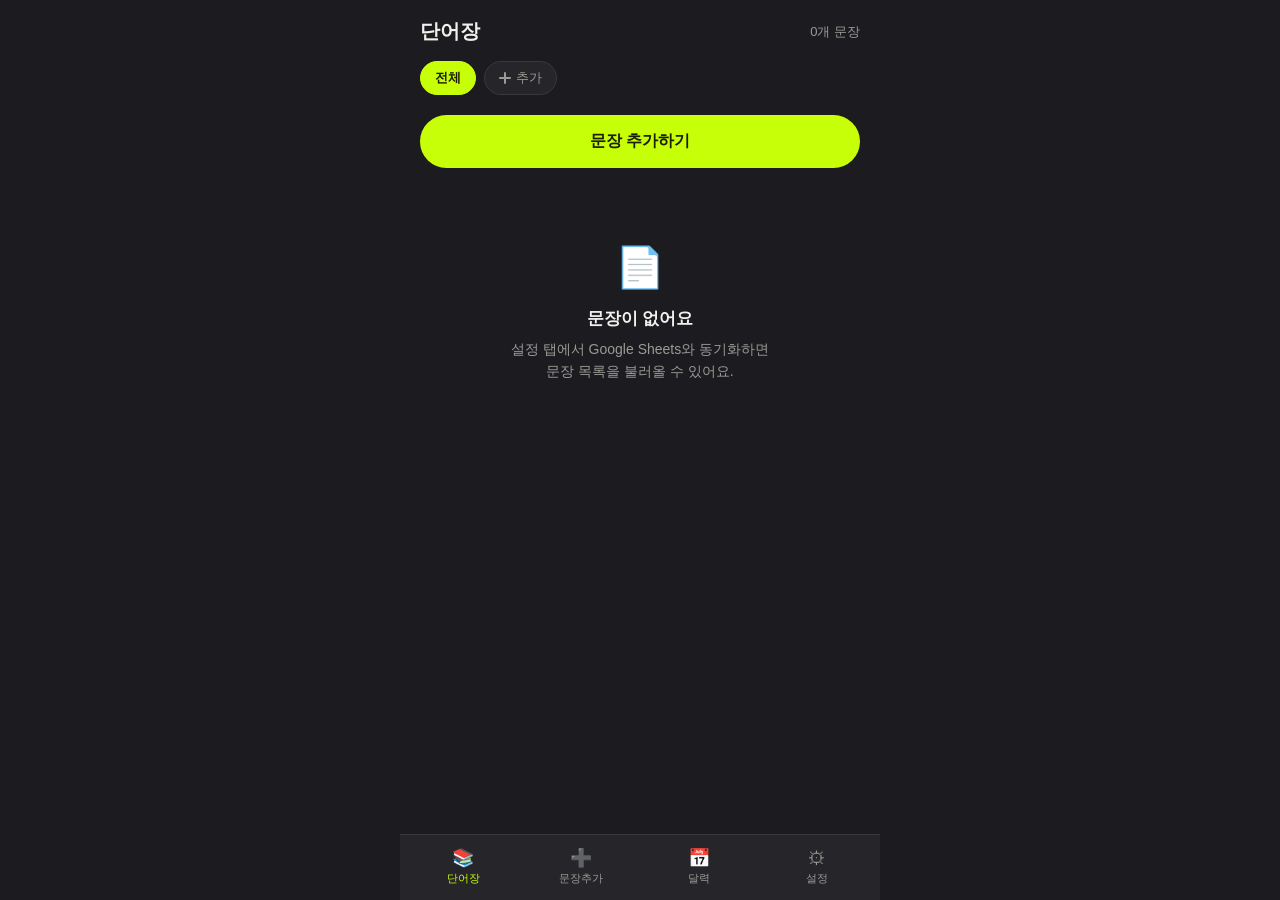
==== commit c2f7dab1: "단어장을 시트 탭 단위로 전환, 문장 수정/삭제 기능 추가 - Apps Script: 탭 하나 = 단어장 하나로 변경, addDeck/updateSentence/deleteSent" ====
--- a/index.html
+++ b/index.html
@@ -137,6 +137,27 @@
     font-weight: 600;
   }
 
+  .chip.add-chip {
+    display: flex;
+    align-items: center;
+    gap: 5px;
+  }
+  .chip.add-chip .icon-plus {
+    position: relative;
+    width: 12px;
+    height: 12px;
+    flex-shrink: 0;
+  }
+  .chip.add-chip .icon-plus::before,
+  .chip.add-chip .icon-plus::after {
+    content: '';
+    position: absolute;
+    background: var(--text-dim);
+    border-radius: 1px;
+  }
+  .chip.add-chip .icon-plus::before { left: 0; right: 0; top: 50%; height: 2px; transform: translateY(-50%); }
+  .chip.add-chip .icon-plus::after { top: 0; bottom: 0; left: 50%; width: 2px; transform: translateX(-50%); }
+
   /* ---------- Vocab list ---------- */
   .vocab-item {
     background: var(--surface);
@@ -397,6 +418,7 @@
   .btn-primary { background: var(--accent); color: #1B1F00; }
   .btn-secondary { background: var(--surface); color: var(--text); border: 1px solid var(--border); }
   .btn-ghost { background: transparent; color: var(--text-dim); border: 1px solid var(--border); }
+  .btn-danger { background: transparent; color: var(--incorrect); border: 1px solid var(--incorrect); }
 
   .btn[disabled] { opacity: 0.4; }
 
@@ -787,7 +809,26 @@
       <textarea class="field-input text" id="edit-detail-input" rows="3" style="min-height:80px;"></textarea>
     </div>
 
-    <button class="btn btn-primary" id="edit-save-btn" style="width:100%;">수정 저장하기</button>
+    <button class="btn btn-primary" id="edit-save-btn" style="width:100%; margin-bottom:10px;">수정 저장하기</button>
+    <button class="btn btn-danger" id="edit-delete-btn" style="width:100%;">삭제</button>
+  </div>
+</div>
+
+<!-- 단어장 추가 팝업 (단어장 탭 칩 줄의 "+ 추가"에서 호출) -->
+<div class="modal-backdrop" id="deck-overlay">
+  <div class="modal-card">
+    <div class="modal-card-header">
+      <h2>단어장 추가</h2>
+      <button class="icon-btn" id="deck-close-btn">✕</button>
+    </div>
+
+    <div class="field-group">
+      <label class="field-label">단어장 이름</label>
+      <input class="field-input text" id="deck-name-input" placeholder="예: 비즈니스 영어" autocapitalize="off" autocorrect="off" spellcheck="false" />
+      <div class="field-hint">새 단어장은 바로 칩 목록에 추가되고, 문장을 넣지 않아도 시트에 빈 탭으로 생성돼요.</div>
+    </div>
+
+    <button class="btn btn-primary" id="deck-save-btn" style="width:100%;">단어장 만들기</button>
   </div>
 </div>
 
@@ -803,6 +844,8 @@
   pendingLogs: 'sm_pending_logs',
   pendingSentences: 'sm_pending_sentences',
   pendingUpdates: 'sm_pending_updates',
+  pendingDecks: 'sm_pending_decks',
+  pendingDeletes: 'sm_pending_deletes',
   history: 'sm_history',
   config: 'sm_config'
 };
@@ -821,6 +864,8 @@
   pendingLogs: [],        // 동기화 안 된 학습 로그
   pendingSentences: [],   // 동기화 안 된 새 문장
   pendingUpdates: [],     // 동기화 안 된 문장 수정 (id별로 마지막 수정만 보관)
+  pendingDecks: [],       // 동기화 안 된 새 단어장 (빈 탭 생성 대기)
+  pendingDeletes: [],     // 동기화 안 된 문장 삭제 (id 목록)
   history: [],            // { date:'YYYY-MM-DD', deck, sentenceId, isCorrect } (달력용, 영구 보관)
   config: { ...defaultConfig },
 
@@ -849,6 +894,8 @@
     state.pendingLogs = JSON.parse(localStorage.getItem(DB_KEYS.pendingLogs) || '[]');
     state.pendingSentences = JSON.parse(localStorage.getItem(DB_KEYS.pendingSentences) || '[]');
     state.pendingUpdates = JSON.parse(localStorage.getItem(DB_KEYS.pendingUpdates) || '[]');
+    state.pendingDecks = JSON.parse(localStorage.getItem(DB_KEYS.pendingDecks) || '[]');
+    state.pendingDeletes = JSON.parse(localStorage.getItem(DB_KEYS.pendingDeletes) || '[]');
     state.history = JSON.parse(localStorage.getItem(DB_KEYS.history) || '[]');
     state.config = { ...defaultConfig, ...JSON.parse(localStorage.getItem(DB_KEYS.config) || '{}') };
   } catch (e) {
@@ -862,6 +909,8 @@
 function savePending() { localStorage.setItem(DB_KEYS.pendingLogs, JSON.stringify(state.pendingLogs)); }
 function savePendingSentences() { localStorage.setItem(DB_KEYS.pendingSentences, JSON.stringify(state.pendingSentences)); }
 function savePendingUpdates() { localStorage.setItem(DB_KEYS.pendingUpdates, JSON.stringify(state.pendingUpdates)); }
+function savePendingDecks() { localStorage.setItem(DB_KEYS.pendingDecks, JSON.stringify(state.pendingDecks)); }
+function savePendingDeletes() { localStorage.setItem(DB_KEYS.pendingDeletes, JSON.stringify(state.pendingDeletes)); }
 function saveHistory() { localStorage.setItem(DB_KEYS.history, JSON.stringify(state.history)); }
 function saveConfig() { localStorage.setItem(DB_KEYS.config, JSON.stringify(state.config)); }
 
@@ -982,19 +1031,32 @@
     state.vocabDeck = 'all';
     renderVocabTab();
   }));
-  decks.forEach(d => {
+  // 활성화된 단어장은 항상 "+ 추가" 칩 바로 앞에 오도록 정렬
+  const orderedDecks = state.vocabDeck !== 'all' && decks.includes(state.vocabDeck)
+    ? [...decks.filter(d => d !== state.vocabDeck), state.vocabDeck]
+    : decks;
+
+  orderedDecks.forEach(d => {
     chipsEl.appendChild(makeChip(d, state.vocabDeck === d, () => {
       state.vocabDeck = d;
       renderVocabTab();
     }));
   });
 
+  const addChip = document.createElement('button');
+  addChip.className = 'chip add-chip';
+  addChip.innerHTML = '<span class="icon-plus"></span><span>추가</span>';
+  addChip.addEventListener('click', openAddDeckModal);
+  chipsEl.appendChild(addChip);
+
   const filtered = state.sentences
     .filter(s => state.vocabDeck === 'all' || deckOf(s) === state.vocabDeck)
     .slice()
     .sort((a, b) => recencyKey(b) - recencyKey(a));
   document.getElementById('vocab-count').textContent = `${filtered.length}개 문장`;
-  document.getElementById('vocab-start-btn').disabled = filtered.length === 0;
+  const startBtn = document.getElementById('vocab-start-btn');
+  startBtn.disabled = false;
+  startBtn.textContent = filtered.length === 0 ? '문장 추가하기' : '학습 시작';
 
   const listEl = document.getElementById('vocab-list');
   listEl.innerHTML = '';
@@ -1135,13 +1197,131 @@
   updateStats();
 }
 
+function handleEditDelete() {
+  const id = state.editingId;
+  const sentence = state.sentences.find(s => String(s.id) === String(id));
+  if (!sentence) { closeEditOverlay(); return; }
+
+  if (!confirm('이 문장을 삭제할까요?')) return;
+
+  state.sentences = state.sentences.filter(s => String(s.id) !== String(id));
+  saveSentences();
+  delete state.logs[String(id)];
+  saveLogs();
+
+  const url = state.config.sheetUrl;
+  if (url) {
+    fetch(url, {
+      method: 'POST',
+      headers: { 'Content-Type': 'text/plain;charset=utf-8' },
+      body: JSON.stringify({ action: 'deleteSentence', id })
+    }).then(r => r.json()).then(data => {
+      if (!data.ok) queuePendingDelete(id);
+    }).catch(() => queuePendingDelete(id));
+  } else {
+    queuePendingDelete(id);
+  }
+
+  showToast('문장을 삭제했어요');
+  closeEditOverlay();
+  renderVocabTab();
+  updateStats();
+}
+
+function queuePendingDelete(id) {
+  if (!state.pendingDeletes.includes(id)) state.pendingDeletes.push(id);
+  savePendingDeletes();
+  updateStats();
+}
+
 document.getElementById('edit-close-btn').addEventListener('click', closeEditOverlay);
 document.getElementById('edit-save-btn').addEventListener('click', handleEditSave);
+document.getElementById('edit-delete-btn').addEventListener('click', handleEditDelete);
 document.getElementById('edit-overlay').addEventListener('click', (e) => {
   if (e.target.id === 'edit-overlay') closeEditOverlay();
 });
 
-document.getElementById('vocab-start-btn').addEventListener('click', () => startStudy(state.vocabDeck));
+document.getElementById('vocab-start-btn').addEventListener('click', () => {
+  const filtered = state.sentences.filter(s => state.vocabDeck === 'all' || deckOf(s) === state.vocabDeck);
+  if (filtered.length === 0) {
+    const deckToPrefill = (state.vocabDeck === 'all' || state.vocabDeck === '기본') ? '' : state.vocabDeck;
+    setActiveTab('add');
+    document.getElementById('add-deck-input').value = deckToPrefill;
+  } else {
+    startStudy(state.vocabDeck);
+  }
+});
+
+/* ================= 단어장 추가 ================= */
+
+const RESERVED_DECK_NAMES = ['전체', '학습로그'];
+
+function openAddDeckModal() {
+  document.getElementById('deck-name-input').value = '';
+  document.getElementById('deck-overlay').classList.add('show');
+  document.getElementById('deck-name-input').focus({ preventScroll: true });
+}
+
+function closeAddDeckModal() {
+  document.getElementById('deck-overlay').classList.remove('show');
+}
+
+function handleAddDeckSave() {
+  const name = document.getElementById('deck-name-input').value.trim();
+  if (!name) {
+    showToast('단어장 이름을 입력해주세요');
+    return;
+  }
+  if (RESERVED_DECK_NAMES.includes(name)) {
+    showToast('사용할 수 없는 이름이에요');
+    return;
+  }
+  const existing = getDecks();
+  if (existing.some(d => d.localeCompare(name, 'ko', { sensitivity: 'base' }) === 0)) {
+    showToast('이미 있는 단어장이에요');
+    return;
+  }
+
+  state.allDecks.push(name);
+  saveDecks();
+
+  const url = state.config.sheetUrl;
+  if (url) {
+    fetch(url, {
+      method: 'POST',
+      headers: { 'Content-Type': 'text/plain;charset=utf-8' },
+      body: JSON.stringify({ action: 'addDeck', deck: name })
+    }).then(r => r.json()).then(data => {
+      if (!data.ok) queuePendingDeck(name);
+    }).catch(() => queuePendingDeck(name));
+  } else {
+    queuePendingDeck(name);
+  }
+
+  state.vocabDeck = name;
+  showToast('단어장을 만들었어요');
+  closeAddDeckModal();
+  renderVocabTab();
+  renderAddDeckChips();
+}
+
+function queuePendingDeck(name) {
+  if (!state.pendingDecks.includes(name)) state.pendingDecks.push(name);
+  savePendingDecks();
+  updateStats();
+}
+
+document.getElementById('deck-close-btn').addEventListener('click', closeAddDeckModal);
+document.getElementById('deck-save-btn').addEventListener('click', handleAddDeckSave);
+document.getElementById('deck-overlay').addEventListener('click', (e) => {
+  if (e.target.id === 'deck-overlay') closeAddDeckModal();
+});
+document.getElementById('deck-name-input').addEventListener('keydown', (e) => {
+  if (e.key === 'Enter') {
+    e.preventDefault();
+    handleAddDeckSave();
+  }
+});
 
 /* ================= 학습 큐 구성 ================= */
 
@@ -1542,6 +1722,26 @@
   savePendingSentences();
 }
 
+async function flushPendingDecks(url) {
+  if (!state.pendingDecks.length) return;
+  const remaining = [];
+  for (const name of state.pendingDecks) {
+    try {
+      const res = await fetch(url, {
+        method: 'POST',
+        headers: { 'Content-Type': 'text/plain;charset=utf-8' },
+        body: JSON.stringify({ action: 'addDeck', deck: name })
+      });
+      const data = await res.json();
+      if (!data.ok) remaining.push(name);
+    } catch (e) {
+      remaining.push(name);
+    }
+  }
+  state.pendingDecks = remaining;
+  savePendingDecks();
+}
+
 async function flushPendingUpdates(url) {
   if (!state.pendingUpdates.length) return;
   const remaining = [];
@@ -1562,6 +1762,26 @@
   savePendingUpdates();
 }
 
+async function flushPendingDeletes(url) {
+  if (!state.pendingDeletes.length) return;
+  const remaining = [];
+  for (const id of state.pendingDeletes) {
+    try {
+      const res = await fetch(url, {
+        method: 'POST',
+        headers: { 'Content-Type': 'text/plain;charset=utf-8' },
+        body: JSON.stringify({ action: 'deleteSentence', id })
+      });
+      const data = await res.json();
+      if (!data.ok) remaining.push(id);
+    } catch (e) {
+      remaining.push(id);
+    }
+  }
+  state.pendingDeletes = remaining;
+  savePendingDeletes();
+}
+
 async function syncWithSheet() {
   const url = state.config.sheetUrl;
   if (!url) {
@@ -1572,8 +1792,10 @@
   setConnStatus('pending', '동기화 중...');
 
   try {
+    await flushPendingDecks(url);
     await flushPendingSentences(url);
     await flushPendingUpdates(url);
+    await flushPendingDeletes(url);
 
     const res = await fetch(`${url}?action=sentences`);
     const data = await res.json();
@@ -1624,7 +1846,7 @@
 
 function updateStats() {
   document.getElementById('stat-total').textContent = state.sentences.length;
-  document.getElementById('stat-pending').textContent = state.pendingLogs.length + state.pendingSentences.length + state.pendingUpdates.length;
+  document.getElementById('stat-pending').textContent = state.pendingLogs.length + state.pendingSentences.length + state.pendingUpdates.length + state.pendingDecks.length + state.pendingDeletes.length;
 }
 
 /* ================= CSV 내보내기 / 초기화 ================= */
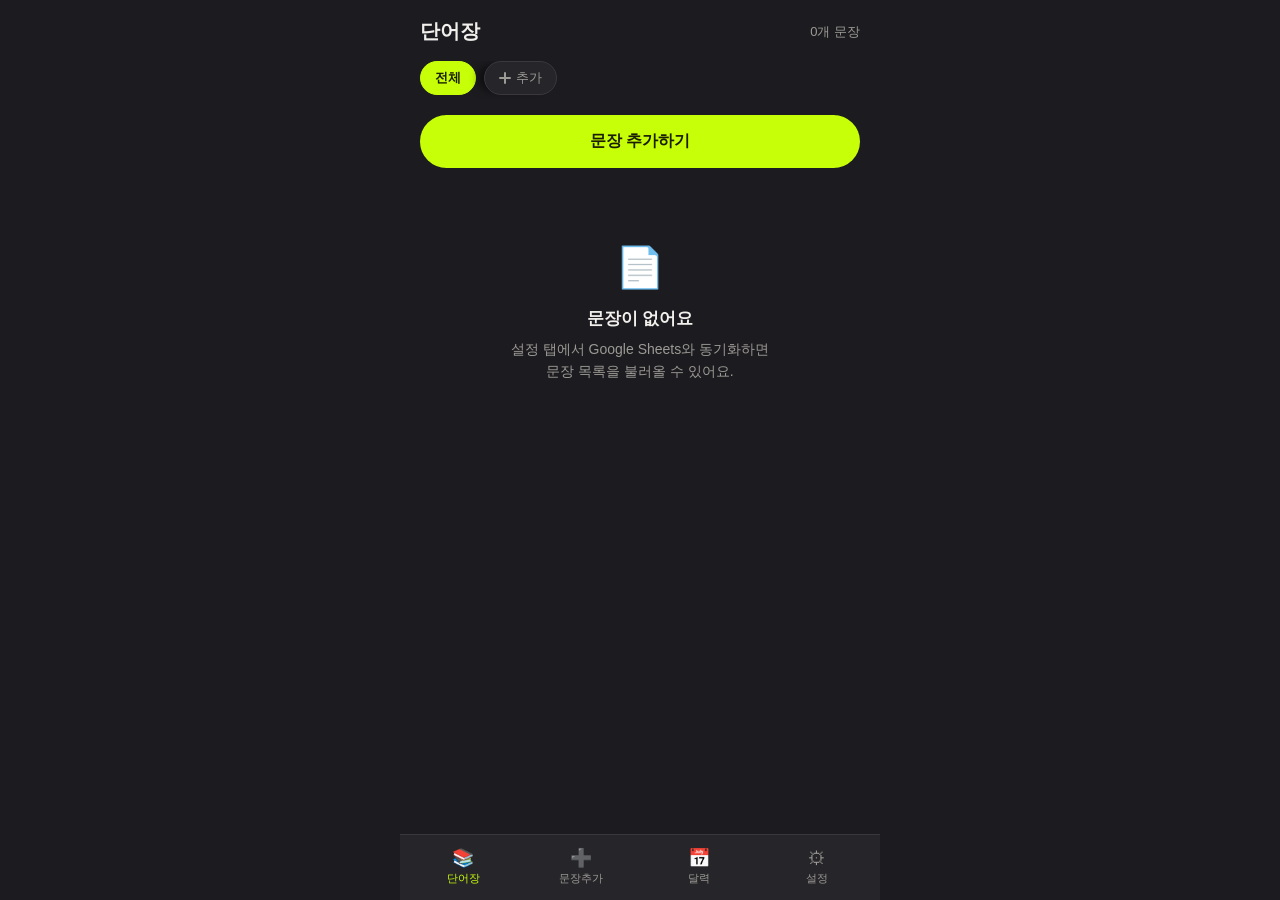
==== commit a0bbf3c0: "단어장 칩 가로 스크롤, 부분 동기화 실패 안내, 문장 수정/삭제 UX 개선 iOS PWA에서 단어장 칩 영역의 터치 스크롤이 동작하지 않던 문제를 -webkit-overflow-" ====
--- a/index.html
+++ b/index.html
@@ -111,6 +111,8 @@
     display: flex;
     gap: 8px;
     overflow-x: auto;
+    -webkit-overflow-scrolling: touch;
+    touch-action: pan-x;
     padding-bottom: 4px;
     margin-bottom: 16px;
     -ms-overflow-style: none;
@@ -141,6 +143,10 @@
     display: flex;
     align-items: center;
     gap: 5px;
+    position: sticky;
+    right: 0;
+    z-index: 1;
+    box-shadow: -10px 0 8px -4px rgba(0,0,0,0.5);
   }
   .chip.add-chip .icon-plus {
     position: relative;
@@ -1822,8 +1828,14 @@
       }
     }
 
-    setConnStatus('ok', `동기화 완료 · 문장 ${state.sentences.length}개`);
-    showToast(`${state.sentences.length}개 문장을 불러왔어요`);
+    const stillPending = state.pendingLogs.length + state.pendingSentences.length + state.pendingUpdates.length + state.pendingDecks.length + state.pendingDeletes.length;
+    if (stillPending > 0) {
+      setConnStatus('err', `동기화 일부 실패 · 문장 ${state.sentences.length}개 · ${stillPending}건 대기 중`);
+      showToast('일부 항목이 동기화되지 않았어요. Apps Script 재배포를 확인해주세요');
+    } else {
+      setConnStatus('ok', `동기화 완료 · 문장 ${state.sentences.length}개`);
+      showToast(`${state.sentences.length}개 문장을 불러왔어요`);
+    }
     buildQueue();
     updateStats();
     renderVocabTab();
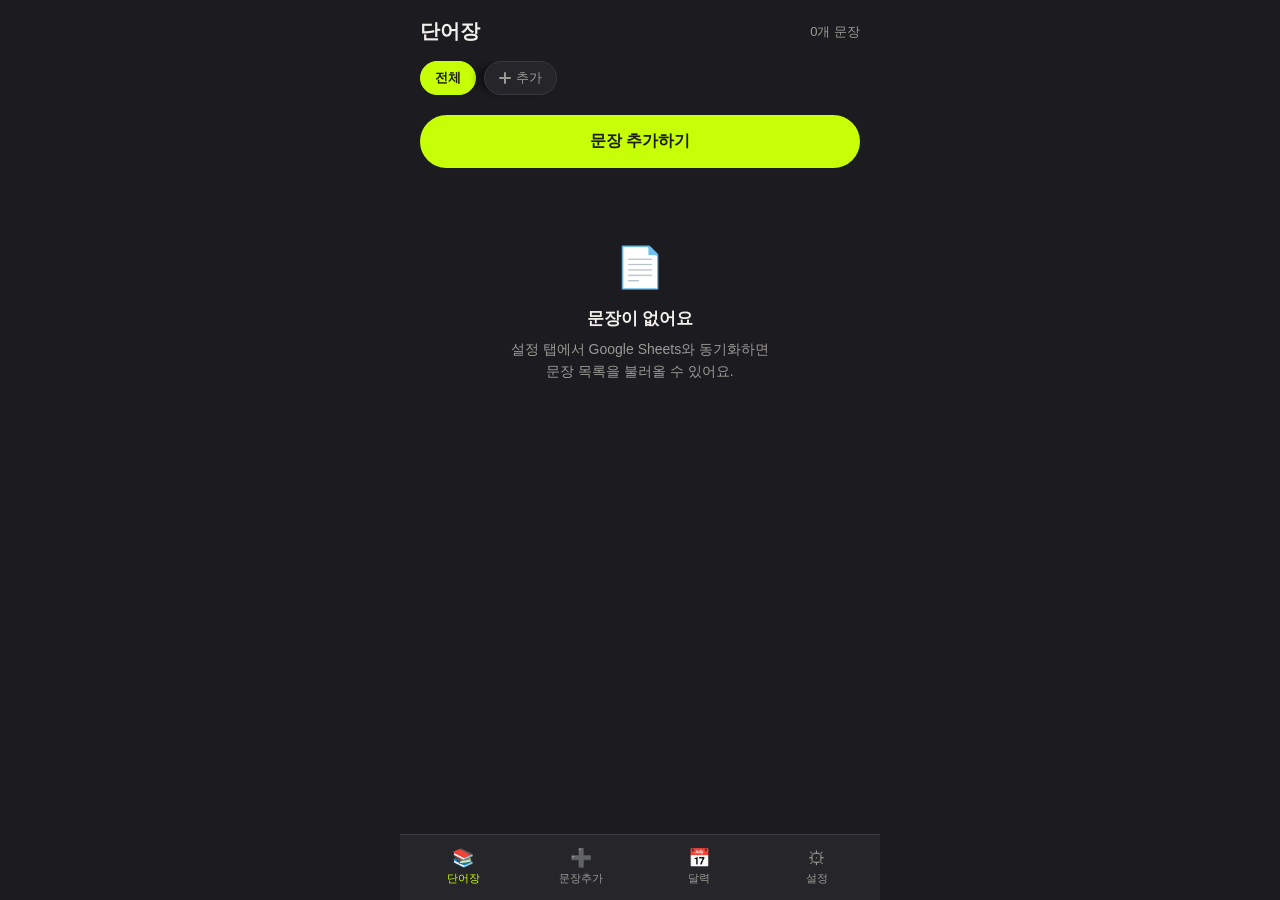
==== commit 6323accc: "단어장 칩 위치 고정 버그 수정 + 탭별 CSS/JS 모듈 분리 활성 단어장 칩을 "+추가" 칩 앞으로 재정렬하던 로직 때문에 일상/요리 같은 칩을 누르면 위치가 끝으로 이동하던 " ====
--- a/index.html
+++ b/index.html
@@ -10,611 +10,10 @@
 <title>영어 문장 암기</title>
 <link rel="manifest" href="manifest.json" />
 <link rel="apple-touch-icon" href="icon-192.png" />
-<style>
-  :root {
-    --bg: #1C1B1F;
-    --surface: #262529;
-    --surface-2: #2F2D33;
-    --text: #F2F0EC;
-    --text-dim: #9C9A95;
-    --accent: #C7FF08;
-    --accent-dim: #5C6A04;
-    --correct: #97C459;
-    --incorrect: #E24B4A;
-    --border: #3A383E;
-    --radius: 14px;
-    --font-sans: -apple-system, BlinkMacSystemFont, "Helvetica Neue", "Apple SD Gothic Neo", sans-serif;
-    --font-mono: "SF Mono", ui-monospace, Menlo, monospace;
-  }
-
-  * { box-sizing: border-box; -webkit-tap-highlight-color: transparent; }
-
-  html, body {
-    margin: 0;
-    padding: 0;
-    background: var(--bg);
-    color: var(--text);
-    font-family: var(--font-sans);
-    height: 100%;
-    overscroll-behavior-y: none;
-  }
-
-  body {
-    display: flex;
-    flex-direction: column;
-    min-height: 100vh;
-    padding-top: env(safe-area-inset-top);
-  }
-
-  #app {
-    flex: 1;
-    display: flex;
-    flex-direction: column;
-    max-width: 480px;
-    margin: 0 auto;
-    width: 100%;
-    padding: 0 20px;
-  }
-
-  /* ---------- Tab views ---------- */
-  .tab-view { display: none; padding-bottom: 110px; }
-  .tab-view.active { display: block; }
-
-  .tab-header {
-    display: flex;
-    align-items: center;
-    justify-content: space-between;
-    padding: 18px 0 16px;
-  }
-  .tab-header h1 {
-    font-size: 20px;
-    font-weight: 700;
-    margin: 0;
-  }
-  .tab-header.centered h1 { flex: 1; text-align: center; }
-  .tab-sub { font-size: 13px; color: var(--text-dim); }
-
-  /* ---------- Bottom nav ---------- */
-  .bottom-nav {
-    position: fixed;
-    left: 0;
-    right: 0;
-    bottom: 0;
-    display: flex;
-    max-width: 480px;
-    margin: 0 auto;
-    background: var(--surface);
-    border-top: 1px solid var(--border);
-    padding: 8px 4px calc(8px + env(safe-area-inset-bottom));
-    z-index: 40;
-  }
-  .nav-btn {
-    flex: 1;
-    display: flex;
-    flex-direction: column;
-    align-items: center;
-    gap: 4px;
-    background: none;
-    border: none;
-    color: var(--text-dim);
-    font-family: var(--font-sans);
-    font-size: 11px;
-    font-weight: 500;
-    padding: 6px 0;
-    cursor: pointer;
-  }
-  .nav-btn .nav-icon { font-size: 18px; line-height: 1; }
-  .nav-btn.active { color: var(--accent); }
-
-  /* ---------- Filter chips (deck chips reuse this) ---------- */
-  .filters {
-    display: flex;
-    gap: 8px;
-    overflow-x: auto;
-    -webkit-overflow-scrolling: touch;
-    touch-action: pan-x;
-    padding-bottom: 4px;
-    margin-bottom: 16px;
-    -ms-overflow-style: none;
-    scrollbar-width: none;
-  }
-  .filters::-webkit-scrollbar { display: none; }
-
-  .chip {
-    flex-shrink: 0;
-    font-size: 13px;
-    font-weight: 500;
-    padding: 7px 14px;
-    border-radius: 100px;
-    border: 1px solid var(--border);
-    background: var(--surface);
-    color: var(--text-dim);
-    cursor: pointer;
-    white-space: nowrap;
-  }
-  .chip.active {
-    background: var(--accent);
-    color: #1B1F00;
-    border-color: var(--accent);
-    font-weight: 600;
-  }
-
-  .chip.add-chip {
-    display: flex;
-    align-items: center;
-    gap: 5px;
-    position: sticky;
-    right: 0;
-    z-index: 1;
-    box-shadow: -10px 0 8px -4px rgba(0,0,0,0.5);
-  }
-  .chip.add-chip .icon-plus {
-    position: relative;
-    width: 12px;
-    height: 12px;
-    flex-shrink: 0;
-  }
-  .chip.add-chip .icon-plus::before,
-  .chip.add-chip .icon-plus::after {
-    content: '';
-    position: absolute;
-    background: var(--text-dim);
-    border-radius: 1px;
-  }
-  .chip.add-chip .icon-plus::before { left: 0; right: 0; top: 50%; height: 2px; transform: translateY(-50%); }
-  .chip.add-chip .icon-plus::after { top: 0; bottom: 0; left: 50%; width: 2px; transform: translateX(-50%); }
-
-  /* ---------- Vocab list ---------- */
-  .vocab-item {
-    background: var(--surface);
-    border: 1px solid var(--border);
-    border-radius: var(--radius);
-    padding: 14px 16px;
-    margin-bottom: 10px;
-    cursor: pointer;
-  }
-  .vocab-item-top {
-    display: flex;
-    justify-content: space-between;
-    align-items: flex-start;
-    gap: 10px;
-  }
-  .vocab-english { font-size: 16px; font-weight: 700; color: var(--text); line-height: 1.4; }
-  .vocab-korean { font-size: 14px; color: var(--text-dim); margin-top: 4px; line-height: 1.4; }
-  .vocab-tags { display: flex; flex-direction: column; align-items: flex-end; gap: 6px; flex-shrink: 0; }
-  .vocab-deck-tag {
-    font-size: 11px;
-    padding: 3px 9px;
-    border-radius: 100px;
-    font-weight: 600;
-    white-space: nowrap;
-    background: var(--surface-2);
-    color: var(--text-dim);
-    border: 1px solid var(--border);
-  }
-  .vocab-status {
-    font-size: 11px;
-    padding: 3px 9px;
-    border-radius: 100px;
-    font-weight: 600;
-    white-space: nowrap;
-  }
-  .vocab-status.unseen { background: var(--surface-2); color: var(--text-dim); }
-  .vocab-status.correct { background: rgba(151,196,89,0.15); color: var(--correct); }
-  .vocab-status.wrong { background: rgba(226,75,74,0.15); color: var(--incorrect); }
-
-  .vocab-hint-toggle {
-    font-size: 12px;
-    color: var(--accent);
-    margin-top: 8px;
-    cursor: pointer;
-    display: inline-block;
-  }
-  .vocab-hint-text {
-    font-size: 12px;
-    color: var(--text-dim);
-    margin-top: 8px;
-    white-space: pre-line;
-    line-height: 1.6;
-    display: none;
-  }
-
-  /* ---------- Card (study overlay) ---------- */
-  .topbar {
-    display: flex;
-    align-items: center;
-    justify-content: space-between;
-    padding: 18px 0 12px;
-  }
-
-  .topbar .day-label {
-    font-size: 13px;
-    font-weight: 600;
-    letter-spacing: 0.08em;
-    color: var(--text-dim);
-    display: flex;
-    align-items: center;
-    gap: 8px;
-  }
-
-  .day-label .pill {
-    background: var(--accent);
-    color: #1B1F00;
-    border-radius: 100px;
-    padding: 3px 10px;
-    font-size: 11px;
-    letter-spacing: 0;
-  }
-
-  .icon-btn {
-    background: var(--surface);
-    border: 1px solid var(--border);
-    color: var(--text-dim);
-    width: 36px;
-    height: 36px;
-    border-radius: 10px;
-    display: flex;
-    align-items: center;
-    justify-content: center;
-    font-size: 16px;
-    cursor: pointer;
-    flex-shrink: 0;
-  }
-  .icon-btn:active { transform: scale(0.96); }
-
-  .progress-track {
-    height: 4px;
-    background: var(--surface);
-    border-radius: 100px;
-    overflow: hidden;
-    margin-bottom: 22px;
-  }
-  .progress-fill {
-    height: 100%;
-    background: var(--accent);
-    border-radius: 100px;
-    transition: width 0.3s ease;
-  }
-
-  .card-area {
-    flex: 1;
-    display: flex;
-    flex-direction: column;
-    justify-content: center;
-    min-height: 0;
-  }
-
-  .prompt-card {
-    background: var(--surface);
-    border: 1px solid var(--border);
-    border-radius: var(--radius);
-    padding: 22px 20px;
-    margin-bottom: 16px;
-  }
-
-  .prompt-label {
-    font-size: 12px;
-    color: var(--text-dim);
-    margin-bottom: 10px;
-    display: flex;
-    justify-content: space-between;
-    align-items: center;
-  }
-
-  .prompt-text {
-    font-size: 21px;
-    line-height: 1.5;
-    font-weight: 500;
-  }
-
-  .tag {
-    font-size: 11px;
-    color: var(--accent);
-    background: rgba(199,255,8,0.1);
-    border-radius: 6px;
-    padding: 2px 8px;
-    font-weight: 600;
-    cursor: pointer;
-  }
-
-  .hint-text {
-    font-size: 13px;
-    color: var(--text-dim);
-    line-height: 1.6;
-    white-space: pre-line;
-    margin-top: 12px;
-    padding-top: 12px;
-    border-top: 1px solid var(--border);
-  }
-
-  .answer-card {
-    background: var(--surface);
-    border: 1px solid var(--border);
-    border-radius: var(--radius);
-    padding: 16px 18px;
-    margin-bottom: 16px;
-  }
-
-  .answer-label {
-    font-size: 12px;
-    color: var(--text-dim);
-    margin-bottom: 8px;
-  }
-
-  textarea#answer-input {
-    width: 100%;
-    background: transparent;
-    border: none;
-    color: var(--text);
-    font-size: 18px;
-    font-family: var(--font-sans);
-    line-height: 1.5;
-    resize: none;
-    outline: none;
-    min-height: 56px;
-  }
-  textarea#answer-input::placeholder { color: var(--text-dim); }
-
-  .result-card {
-    border-radius: var(--radius);
-    padding: 16px 18px;
-    margin-bottom: 16px;
-    border: 1px solid var(--border);
-    display: none;
-  }
-  .result-card.show { display: block; }
-  .result-card.correct { background: rgba(151,196,89,0.1); border-color: var(--correct); }
-  .result-card.incorrect { background: rgba(226,75,74,0.1); border-color: var(--incorrect); }
-
-  .result-status {
-    font-size: 14px;
-    font-weight: 600;
-    margin-bottom: 6px;
-    display: flex;
-    align-items: center;
-    gap: 8px;
-  }
-  .result-card.correct .result-status { color: var(--correct); }
-  .result-card.incorrect .result-status { color: var(--incorrect); }
-
-  .result-answer {
-    font-size: 15px;
-    color: var(--text-dim);
-    line-height: 1.5;
-  }
-  .result-answer .ans-text {
-    color: var(--text);
-    font-weight: 500;
-  }
-
-  .similarity-bar-track {
-    height: 4px;
-    background: var(--surface-2);
-    border-radius: 100px;
-    margin-top: 10px;
-    overflow: hidden;
-  }
-  .similarity-bar-fill {
-    height: 100%;
-    border-radius: 100px;
-  }
-
-  .action-row {
-    display: flex;
-    gap: 10px;
-    padding: 14px 0 20px;
-  }
-
-  .btn {
-    flex: 1;
-    border: none;
-    border-radius: 100px;
-    padding: 16px;
-    font-size: 16px;
-    font-weight: 600;
-    font-family: var(--font-sans);
-    cursor: pointer;
-    display: flex;
-    align-items: center;
-    justify-content: center;
-    gap: 8px;
-  }
-  .btn:active { transform: scale(0.98); }
-
-  .btn-primary { background: var(--accent); color: #1B1F00; }
-  .btn-secondary { background: var(--surface); color: var(--text); border: 1px solid var(--border); }
-  .btn-ghost { background: transparent; color: var(--text-dim); border: 1px solid var(--border); }
-  .btn-danger { background: transparent; color: var(--incorrect); border: 1px solid var(--incorrect); }
-
-  .btn[disabled] { opacity: 0.4; }
-
-  .empty-state {
-    text-align: center;
-    padding: 60px 20px;
-    color: var(--text-dim);
-  }
-  .empty-state .icon { font-size: 40px; margin-bottom: 16px; }
-  .empty-state h3 { color: var(--text); font-size: 17px; font-weight: 600; margin: 0 0 8px; }
-  .empty-state p { font-size: 14px; line-height: 1.6; margin: 0 0 20px; }
-
-  /* ---------- Add sentence form ---------- */
-  .field-group { margin-bottom: 20px; }
-  .field-label {
-    font-size: 13px;
-    color: var(--text-dim);
-    margin-bottom: 8px;
-    display: block;
-    font-weight: 500;
-  }
-  .field-input {
-    width: 100%;
-    background: var(--surface);
-    border: 1px solid var(--border);
-    border-radius: 10px;
-    padding: 13px 14px;
-    color: var(--text);
-    font-size: 14px;
-    font-family: var(--font-mono);
-    outline: none;
-  }
-  .field-input.text { font-family: var(--font-sans); font-size: 15px; }
-  .field-input:focus { border-color: var(--accent); }
-  .field-hint { font-size: 12px; color: var(--text-dim); margin-top: 8px; line-height: 1.6; }
-
-  .status-row {
-    display: flex;
-    align-items: center;
-    gap: 8px;
-    font-size: 13px;
-    color: var(--text-dim);
-    padding: 12px 0;
-  }
-  .status-dot {
-    width: 8px; height: 8px; border-radius: 50%;
-    background: var(--text-dim);
-  }
-  .status-dot.ok { background: var(--correct); }
-  .status-dot.err { background: var(--incorrect); }
-
-  .stat-grid {
-    display: grid;
-    grid-template-columns: 1fr 1fr;
-    gap: 10px;
-    margin-bottom: 20px;
-  }
-  .stat-box {
-    background: var(--surface);
-    border: 1px solid var(--border);
-    border-radius: 10px;
-    padding: 14px;
-  }
-  .stat-box .num { font-size: 24px; font-weight: 700; }
-  .stat-box .label { font-size: 12px; color: var(--text-dim); margin-top: 4px; }
-
-  /* ---------- Calendar ---------- */
-  .cal-weekdays {
-    display: grid;
-    grid-template-columns: repeat(7, 1fr);
-    text-align: center;
-    font-size: 12px;
-    color: var(--text-dim);
-    margin-bottom: 8px;
-  }
-  .cal-grid {
-    display: grid;
-    grid-template-columns: repeat(7, 1fr);
-    gap: 6px;
-    margin-bottom: 24px;
-  }
-  .cal-day {
-    aspect-ratio: 1;
-    display: flex;
-    flex-direction: column;
-    align-items: center;
-    justify-content: center;
-    gap: 3px;
-    border-radius: 10px;
-    background: var(--surface);
-    border: 1px solid var(--border);
-    font-size: 13px;
-    color: var(--text);
-    cursor: pointer;
-  }
-  .cal-day.empty { background: transparent; border: none; cursor: default; }
-  .cal-day.today { border-color: var(--accent); }
-  .cal-day.selected { background: var(--accent); color: #1B1F00; font-weight: 700; }
-  .cal-day .dot { width: 5px; height: 5px; border-radius: 50%; background: var(--accent); }
-  .cal-day.selected .dot { background: #1B1F00; }
-
-  .cal-detail-title { font-size: 14px; font-weight: 600; margin-bottom: 10px; }
-  .cal-deck-row {
-    display: flex;
-    justify-content: space-between;
-    align-items: center;
-    background: var(--surface);
-    border: 1px solid var(--border);
-    border-radius: 10px;
-    padding: 12px 14px;
-    margin-bottom: 8px;
-    font-size: 13px;
-  }
-  .cal-deck-row .deck-name { font-weight: 600; }
-  .cal-deck-row .deck-stat { color: var(--text-dim); }
-  .cal-empty-note { color: var(--text-dim); font-size: 13px; }
-
-  /* ---------- Study overlay ---------- */
-  .overlay {
-    position: absolute;
-    inset: 0;
-    background: var(--bg);
-    z-index: 50;
-    display: none;
-    flex-direction: column;
-    padding: 0 20px;
-    padding-top: env(safe-area-inset-top);
-    padding-bottom: env(safe-area-inset-bottom);
-    max-width: 480px;
-    margin: 0 auto;
-  }
-  .overlay.show { display: flex; }
-
-  /* ---------- Edit modal ---------- */
-  .modal-backdrop {
-    position: absolute;
-    inset: 0;
-    background: rgba(0,0,0,0.6);
-    z-index: 60;
-    display: none;
-    align-items: center;
-    justify-content: center;
-    padding: 20px;
-  }
-  .modal-backdrop.show { display: flex; }
-  .modal-card {
-    background: var(--surface);
-    border: 1px solid var(--border);
-    border-radius: var(--radius);
-    padding: 20px;
-    width: 100%;
-    max-width: 420px;
-    max-height: 85vh;
-    overflow-y: auto;
-  }
-  .modal-card-header {
-    display: flex;
-    justify-content: space-between;
-    align-items: center;
-    margin-bottom: 16px;
-  }
-  .modal-card-header h2 {
-    font-size: 17px;
-    font-weight: 700;
-    margin: 0;
-  }
-
-  .toast {
-    position: fixed;
-    bottom: 100px;
-    left: 50%;
-    transform: translateX(-50%) translateY(20px);
-    background: var(--surface-2);
-    border: 1px solid var(--border);
-    color: var(--text);
-    padding: 12px 20px;
-    border-radius: 100px;
-    font-size: 13px;
-    font-weight: 500;
-    opacity: 0;
-    transition: all 0.25s ease;
-    z-index: 100;
-    pointer-events: none;
-    white-space: nowrap;
-  }
-  .toast.show {
-    opacity: 1;
-    transform: translateX(-50%) translateY(0);
-  }
-</style>
+<link rel="stylesheet" href="css/base.css" />
+<link rel="stylesheet" href="css/vocab.css" />
+<link rel="stylesheet" href="css/study.css" />
+<link rel="stylesheet" href="css/calendar.css" />
 </head>
 <body>
 
@@ -840,1113 +239,14 @@
 
 <div class="toast" id="toast"></div>
 
-<script>
-/* ================= 상태 관리 ================= */
-
-const DB_KEYS = {
-  sentences: 'sm_sentences',
-  decks: 'sm_decks',
-  logs: 'sm_logs',
-  pendingLogs: 'sm_pending_logs',
-  pendingSentences: 'sm_pending_sentences',
-  pendingUpdates: 'sm_pending_updates',
-  pendingDecks: 'sm_pending_decks',
-  pendingDeletes: 'sm_pending_deletes',
-  history: 'sm_history',
-  config: 'sm_config'
-};
-
-const defaultConfig = {
-  sheetUrl: '',
-  threshold: 0.85
-};
-
-const now0 = new Date();
-
-let state = {
-  sentences: [],
-  allDecks: [],           // 동기화로 받은 단어장 탭 전체 목록 (문장이 0개인 단어장도 포함)
-  logs: {},              // sentenceId -> { lastCorrect: bool, attempts: n }
-  pendingLogs: [],        // 동기화 안 된 학습 로그
-  pendingSentences: [],   // 동기화 안 된 새 문장
-  pendingUpdates: [],     // 동기화 안 된 문장 수정 (id별로 마지막 수정만 보관)
-  pendingDecks: [],       // 동기화 안 된 새 단어장 (빈 탭 생성 대기)
-  pendingDeletes: [],     // 동기화 안 된 문장 삭제 (id 목록)
-  history: [],            // { date:'YYYY-MM-DD', deck, sentenceId, isCorrect } (달력용, 영구 보관)
-  config: { ...defaultConfig },
-
-  activeTab: 'vocab',
-  vocabDeck: 'all',       // 단어장 탭에서 선택된 단어장 필터
-  editingId: null,        // 수정 오버레이에서 편집 중인 문장 id
-
-  filter: 'all',          // 학습 오버레이 필터 (전체/오답만/안 푼 문장)
-  studyDeck: 'all',       // 현재 학습 세션이 한정된 단어장
-  queue: [],
-  index: 0,
-  checked: false,
-
-  calYear: now0.getFullYear(),
-  calMonth: now0.getMonth(),
-  calSelectedDate: null
-};
-
-/* ================= 로컬 저장소 ================= */
-
-function loadState() {
-  try {
-    state.sentences = JSON.parse(localStorage.getItem(DB_KEYS.sentences) || '[]');
-    state.allDecks = JSON.parse(localStorage.getItem(DB_KEYS.decks) || '[]');
-    state.logs = JSON.parse(localStorage.getItem(DB_KEYS.logs) || '{}');
-    state.pendingLogs = JSON.parse(localStorage.getItem(DB_KEYS.pendingLogs) || '[]');
-    state.pendingSentences = JSON.parse(localStorage.getItem(DB_KEYS.pendingSentences) || '[]');
-    state.pendingUpdates = JSON.parse(localStorage.getItem(DB_KEYS.pendingUpdates) || '[]');
-    state.pendingDecks = JSON.parse(localStorage.getItem(DB_KEYS.pendingDecks) || '[]');
-    state.pendingDeletes = JSON.parse(localStorage.getItem(DB_KEYS.pendingDeletes) || '[]');
-    state.history = JSON.parse(localStorage.getItem(DB_KEYS.history) || '[]');
-    state.config = { ...defaultConfig, ...JSON.parse(localStorage.getItem(DB_KEYS.config) || '{}') };
-  } catch (e) {
-    console.error('state load error', e);
-  }
-}
-
-function saveSentences() { localStorage.setItem(DB_KEYS.sentences, JSON.stringify(state.sentences)); }
-function saveDecks() { localStorage.setItem(DB_KEYS.decks, JSON.stringify(state.allDecks)); }
-function saveLogs() { localStorage.setItem(DB_KEYS.logs, JSON.stringify(state.logs)); }
-function savePending() { localStorage.setItem(DB_KEYS.pendingLogs, JSON.stringify(state.pendingLogs)); }
-function savePendingSentences() { localStorage.setItem(DB_KEYS.pendingSentences, JSON.stringify(state.pendingSentences)); }
-function savePendingUpdates() { localStorage.setItem(DB_KEYS.pendingUpdates, JSON.stringify(state.pendingUpdates)); }
-function savePendingDecks() { localStorage.setItem(DB_KEYS.pendingDecks, JSON.stringify(state.pendingDecks)); }
-function savePendingDeletes() { localStorage.setItem(DB_KEYS.pendingDeletes, JSON.stringify(state.pendingDeletes)); }
-function saveHistory() { localStorage.setItem(DB_KEYS.history, JSON.stringify(state.history)); }
-function saveConfig() { localStorage.setItem(DB_KEYS.config, JSON.stringify(state.config)); }
-
-/* ================= 유틸 ================= */
-
-function deckOf(s) {
-  const d = s && s.deck ? String(s.deck).trim() : '';
-  return d || '기본';
-}
-
-// 단어장 탭 정렬용: id 끝의 숫자가 클수록 더 나중에 추가된 것
-// 시트 동기화분("deck!행번호")은 행번호, 로컬 미동기화분("local-타임스탬프")은 타임스탬프라
-// 스케일이 달라도 "더 큰 값 = 더 최근"이 자연스럽게 맞아떨어짐
-function recencyKey(s) {
-  const id = String(s.id);
-  const sep = Math.max(id.lastIndexOf('!'), id.lastIndexOf('-'));
-  const n = parseInt(id.slice(sep + 1), 10);
-  return isNaN(n) ? 0 : n;
-}
-
-function getDecks() {
-  const set = new Set(state.allDecks.map(d => d.trim() || '기본'));
-  state.sentences.forEach(s => set.add(deckOf(s)));
-  return Array.from(set).sort((a, b) => a.localeCompare(b, 'ko'));
-}
-
-function localDateStr(d = new Date()) {
-  const y = d.getFullYear();
-  const m = String(d.getMonth() + 1).padStart(2, '0');
-  const day = String(d.getDate()).padStart(2, '0');
-  return `${y}-${m}-${day}`;
-}
-
-function escapeHtml(str) {
-  const div = document.createElement('div');
-  div.textContent = str == null ? '' : str;
-  return div.innerHTML;
-}
-
-function makeChip(label, active, onClick) {
-  const btn = document.createElement('button');
-  btn.className = 'chip' + (active ? ' active' : '');
-  btn.textContent = label;
-  btn.addEventListener('click', onClick);
-  return btn;
-}
-
-/* ================= 유사도 채점 ================= */
-
-function normalize(str) {
-  return (str || '')
-    .toLowerCase()
-    .trim()
-    .replace(/[.!?]+$/g, '')
-    .replace(/\s+/g, ' ')
-    .replace(/\b(\w+)s\b/g, '$1');
-}
-
-function similarity(a, b) {
-  a = normalize(a);
-  b = normalize(b);
-  if (a === b) return 1;
-  if (!a.length || !b.length) return 0;
-
-  const m = a.length, n = b.length;
-  const dp = Array.from({ length: m + 1 }, () => new Array(n + 1).fill(0));
-  for (let i = 0; i <= m; i++) dp[i][0] = i;
-  for (let j = 0; j <= n; j++) dp[0][j] = j;
-
-  for (let i = 1; i <= m; i++) {
-    for (let j = 1; j <= n; j++) {
-      if (a[i - 1] === b[j - 1]) {
-        dp[i][j] = dp[i - 1][j - 1];
-      } else {
-        dp[i][j] = 1 + Math.min(dp[i - 1][j], dp[i][j - 1], dp[i - 1][j - 1]);
-      }
-    }
-  }
-
-  const dist = dp[m][n];
-  const maxLen = Math.max(m, n);
-  return 1 - dist / maxLen;
-}
-
-/* ================= 탭 전환 ================= */
-
-function setActiveTab(tab) {
-  state.activeTab = tab;
-  document.querySelectorAll('.tab-view').forEach(el => {
-    el.classList.toggle('active', el.id === `tab-${tab}`);
-  });
-  document.querySelectorAll('.nav-btn').forEach(btn => {
-    btn.classList.toggle('active', btn.dataset.tab === tab);
-  });
-
-  if (tab === 'vocab') renderVocabTab();
-  if (tab === 'add') renderAddDeckChips();
-  if (tab === 'calendar') renderCalendar();
-  if (tab === 'settings') {
-    document.getElementById('sheet-url').value = state.config.sheetUrl;
-    document.getElementById('threshold-slider').value = state.config.threshold;
-    document.getElementById('threshold-value').textContent = `${Math.round(state.config.threshold * 100)}%`;
-    updateStats();
-  }
-}
-
-document.querySelectorAll('.nav-btn').forEach(btn => {
-  btn.addEventListener('click', () => setActiveTab(btn.dataset.tab));
-});
-
-/* ================= 단어장 탭 ================= */
-
-function renderVocabTab() {
-  const decks = getDecks();
-  const chipsEl = document.getElementById('deck-chips');
-  chipsEl.innerHTML = '';
-  chipsEl.appendChild(makeChip('전체', state.vocabDeck === 'all', () => {
-    state.vocabDeck = 'all';
-    renderVocabTab();
-  }));
-  // 활성화된 단어장은 항상 "+ 추가" 칩 바로 앞에 오도록 정렬
-  const orderedDecks = state.vocabDeck !== 'all' && decks.includes(state.vocabDeck)
-    ? [...decks.filter(d => d !== state.vocabDeck), state.vocabDeck]
-    : decks;
-
-  orderedDecks.forEach(d => {
-    chipsEl.appendChild(makeChip(d, state.vocabDeck === d, () => {
-      state.vocabDeck = d;
-      renderVocabTab();
-    }));
-  });
-
-  const addChip = document.createElement('button');
-  addChip.className = 'chip add-chip';
-  addChip.innerHTML = '<span class="icon-plus"></span><span>추가</span>';
-  addChip.addEventListener('click', openAddDeckModal);
-  chipsEl.appendChild(addChip);
-
-  const filtered = state.sentences
-    .filter(s => state.vocabDeck === 'all' || deckOf(s) === state.vocabDeck)
-    .slice()
-    .sort((a, b) => recencyKey(b) - recencyKey(a));
-  document.getElementById('vocab-count').textContent = `${filtered.length}개 문장`;
-  const startBtn = document.getElementById('vocab-start-btn');
-  startBtn.disabled = false;
-  startBtn.textContent = filtered.length === 0 ? '문장 추가하기' : '학습 시작';
-
-  const listEl = document.getElementById('vocab-list');
-  listEl.innerHTML = '';
-
-  if (!state.sentences.length) {
-    listEl.innerHTML = `
-      <div class="empty-state">
-        <div class="icon">📄</div>
-        <h3>문장이 없어요</h3>
-        <p>설정 탭에서 Google Sheets와 동기화하면<br/>문장 목록을 불러올 수 있어요.</p>
-      </div>`;
-    return;
-  }
-
-  if (!filtered.length) {
-    listEl.innerHTML = `
-      <div class="empty-state">
-        <div class="icon">🔍</div>
-        <h3>이 단어장은 비어있어요</h3>
-      </div>`;
-    return;
-  }
-
-  filtered.forEach(s => {
-    const log = state.logs[String(s.id)];
-    const statusClass = !log ? 'unseen' : (log.lastCorrect ? 'correct' : 'wrong');
-    const statusLabel = !log ? '안 외움' : (log.lastCorrect ? '암기완료' : '다시 외우기');
-
-    const item = document.createElement('div');
-    item.className = 'vocab-item';
-    item.innerHTML = `
-      <div class="vocab-item-top">
-        <div>
-          <div class="vocab-english">${escapeHtml(s.english)}</div>
-          <div class="vocab-korean">${escapeHtml(s.korean)}</div>
-        </div>
-        <div class="vocab-tags">
-          <span class="vocab-deck-tag">${escapeHtml(deckOf(s))}</span>
-          <span class="vocab-status ${statusClass}">${statusLabel}</span>
-        </div>
-      </div>
-      ${s.detail ? `<span class="vocab-hint-toggle">힌트 보기</span><div class="vocab-hint-text">${escapeHtml(s.detail)}</div>` : ''}
-    `;
-
-    if (s.detail) {
-      const toggle = item.querySelector('.vocab-hint-toggle');
-      const text = item.querySelector('.vocab-hint-text');
-      toggle.addEventListener('click', (e) => {
-        e.stopPropagation();
-        const showing = text.style.display === 'block';
-        text.style.display = showing ? 'none' : 'block';
-        toggle.textContent = showing ? '힌트 보기' : '힌트 닫기';
-      });
-    }
-
-    item.addEventListener('click', () => openEditOverlay(s));
-
-    listEl.appendChild(item);
-  });
-}
-
-/* ================= 문장 수정 오버레이 ================= */
-
-function openEditOverlay(sentence) {
-  state.editingId = sentence.id;
-
-  const decks = getDecks().filter(d => d !== '기본');
-  const chipsEl = document.getElementById('edit-deck-chips');
-  chipsEl.innerHTML = '';
-  chipsEl.appendChild(makeChip('기본', deckOf(sentence) === '기본', () => {
-    document.getElementById('edit-deck-input').value = '';
-  }));
-  decks.forEach(d => {
-    chipsEl.appendChild(makeChip(d, deckOf(sentence) === d, () => {
-      document.getElementById('edit-deck-input').value = d;
-    }));
-  });
-
-  document.getElementById('edit-deck-input').value = deckOf(sentence) === '기본' ? '' : deckOf(sentence);
-  document.getElementById('edit-english-input').value = sentence.english || '';
-  document.getElementById('edit-korean-input').value = sentence.korean || '';
-  document.getElementById('edit-detail-input').value = sentence.detail || '';
-
-  document.getElementById('edit-overlay').classList.add('show');
-}
-
-function closeEditOverlay() {
-  document.getElementById('edit-overlay').classList.remove('show');
-  state.editingId = null;
-}
-
-function handleEditSave() {
-  const sentence = state.sentences.find(s => String(s.id) === String(state.editingId));
-  if (!sentence) { closeEditOverlay(); return; }
-
-  const english = document.getElementById('edit-english-input').value.trim();
-  const korean = document.getElementById('edit-korean-input').value.trim();
-  const detail = document.getElementById('edit-detail-input').value.trim();
-  const deck = document.getElementById('edit-deck-input').value.trim();
-
-  if (!english || !korean) {
-    showToast('영어 표현과 한글 대사를 모두 입력해주세요');
-    return;
-  }
-
-  sentence.english = english;
-  sentence.korean = korean;
-  sentence.detail = detail;
-  sentence.deck = deck;
-  saveSentences();
-
-  const update = { id: state.editingId, english, korean, detail, deck, date: sentence.date };
-  const url = state.config.sheetUrl;
-  if (url) {
-    fetch(url, {
-      method: 'POST',
-      headers: { 'Content-Type': 'text/plain;charset=utf-8' },
-      body: JSON.stringify({ action: 'updateSentence', ...update })
-    }).then(r => r.json()).then(data => {
-      if (data.ok && data.id) sentence.id = data.id;
-      else if (!data.ok) queuePendingUpdate(update);
-      saveSentences();
-    }).catch(() => queuePendingUpdate(update));
-  } else {
-    queuePendingUpdate(update);
-  }
-
-  showToast('문장을 수정했어요');
-  closeEditOverlay();
-  renderVocabTab();
-  updateStats();
-}
-
-function queuePendingUpdate(update) {
-  state.pendingUpdates = state.pendingUpdates.filter(u => u.id !== update.id);
-  state.pendingUpdates.push(update);
-  savePendingUpdates();
-  updateStats();
-}
-
-function handleEditDelete() {
-  const id = state.editingId;
-  const sentence = state.sentences.find(s => String(s.id) === String(id));
-  if (!sentence) { closeEditOverlay(); return; }
-
-  if (!confirm('이 문장을 삭제할까요?')) return;
-
-  state.sentences = state.sentences.filter(s => String(s.id) !== String(id));
-  saveSentences();
-  delete state.logs[String(id)];
-  saveLogs();
-
-  const url = state.config.sheetUrl;
-  if (url) {
-    fetch(url, {
-      method: 'POST',
-      headers: { 'Content-Type': 'text/plain;charset=utf-8' },
-      body: JSON.stringify({ action: 'deleteSentence', id })
-    }).then(r => r.json()).then(data => {
-      if (!data.ok) queuePendingDelete(id);
-    }).catch(() => queuePendingDelete(id));
-  } else {
-    queuePendingDelete(id);
-  }
-
-  showToast('문장을 삭제했어요');
-  closeEditOverlay();
-  renderVocabTab();
-  updateStats();
-}
-
-function queuePendingDelete(id) {
-  if (!state.pendingDeletes.includes(id)) state.pendingDeletes.push(id);
-  savePendingDeletes();
-  updateStats();
-}
-
-document.getElementById('edit-close-btn').addEventListener('click', closeEditOverlay);
-document.getElementById('edit-save-btn').addEventListener('click', handleEditSave);
-document.getElementById('edit-delete-btn').addEventListener('click', handleEditDelete);
-document.getElementById('edit-overlay').addEventListener('click', (e) => {
-  if (e.target.id === 'edit-overlay') closeEditOverlay();
-});
-
-document.getElementById('vocab-start-btn').addEventListener('click', () => {
-  const filtered = state.sentences.filter(s => state.vocabDeck === 'all' || deckOf(s) === state.vocabDeck);
-  if (filtered.length === 0) {
-    const deckToPrefill = (state.vocabDeck === 'all' || state.vocabDeck === '기본') ? '' : state.vocabDeck;
-    setActiveTab('add');
-    document.getElementById('add-deck-input').value = deckToPrefill;
-  } else {
-    startStudy(state.vocabDeck);
-  }
-});
-
-/* ================= 단어장 추가 ================= */
-
-const RESERVED_DECK_NAMES = ['전체', '학습로그'];
-
-function openAddDeckModal() {
-  document.getElementById('deck-name-input').value = '';
-  document.getElementById('deck-overlay').classList.add('show');
-  document.getElementById('deck-name-input').focus({ preventScroll: true });
-}
-
-function closeAddDeckModal() {
-  document.getElementById('deck-overlay').classList.remove('show');
-}
-
-function handleAddDeckSave() {
-  const name = document.getElementById('deck-name-input').value.trim();
-  if (!name) {
-    showToast('단어장 이름을 입력해주세요');
-    return;
-  }
-  if (RESERVED_DECK_NAMES.includes(name)) {
-    showToast('사용할 수 없는 이름이에요');
-    return;
-  }
-  const existing = getDecks();
-  if (existing.some(d => d.localeCompare(name, 'ko', { sensitivity: 'base' }) === 0)) {
-    showToast('이미 있는 단어장이에요');
-    return;
-  }
-
-  state.allDecks.push(name);
-  saveDecks();
-
-  const url = state.config.sheetUrl;
-  if (url) {
-    fetch(url, {
-      method: 'POST',
-      headers: { 'Content-Type': 'text/plain;charset=utf-8' },
-      body: JSON.stringify({ action: 'addDeck', deck: name })
-    }).then(r => r.json()).then(data => {
-      if (!data.ok) queuePendingDeck(name);
-    }).catch(() => queuePendingDeck(name));
-  } else {
-    queuePendingDeck(name);
-  }
-
-  state.vocabDeck = name;
-  showToast('단어장을 만들었어요');
-  closeAddDeckModal();
-  renderVocabTab();
-  renderAddDeckChips();
-}
-
-function queuePendingDeck(name) {
-  if (!state.pendingDecks.includes(name)) state.pendingDecks.push(name);
-  savePendingDecks();
-  updateStats();
-}
-
-document.getElementById('deck-close-btn').addEventListener('click', closeAddDeckModal);
-document.getElementById('deck-save-btn').addEventListener('click', handleAddDeckSave);
-document.getElementById('deck-overlay').addEventListener('click', (e) => {
-  if (e.target.id === 'deck-overlay') closeAddDeckModal();
-});
-document.getElementById('deck-name-input').addEventListener('keydown', (e) => {
-  if (e.key === 'Enter') {
-    e.preventDefault();
-    handleAddDeckSave();
-  }
-});
-
-/* ================= 학습 큐 구성 ================= */
-
-function buildQueue() {
-  let ids = state.sentences
-    .filter(s => state.studyDeck === 'all' || deckOf(s) === state.studyDeck)
-    .map(s => String(s.id));
-
-  if (state.filter === 'wrong') {
-    ids = ids.filter(id => {
-      const log = state.logs[id];
-      return log && log.lastCorrect === false;
-    });
-  } else if (state.filter === 'unseen') {
-    ids = ids.filter(id => !state.logs[id]);
-  }
-
-  for (let i = ids.length - 1; i > 0; i--) {
-    const j = Math.floor(Math.random() * (i + 1));
-    [ids[i], ids[j]] = [ids[j], ids[i]];
-  }
-
-  state.queue = ids;
-  state.index = 0;
-}
-
-function currentSentence() {
-  const id = state.queue[state.index];
-  return state.sentences.find(s => String(s.id) === id);
-}
-
-/* ================= 학습 오버레이 ================= */
-
-const FILTER_LABELS = { all: '전체 문장', wrong: '오답 문장', unseen: '안 푼 문장' };
-
-function startStudy(deckValue) {
-  state.studyDeck = deckValue;
-  state.filter = 'all';
-  document.querySelectorAll('#filter-chips .chip').forEach(chip => {
-    chip.classList.toggle('active', chip.dataset.filter === 'all');
-  });
-  buildQueue();
-  if (!state.queue.length) {
-    showToast('학습할 문장이 없어요');
-    return;
-  }
-  document.getElementById('study-overlay').classList.add('show');
-  render();
-}
-
-function closeStudyOverlay() {
-  document.getElementById('study-overlay').classList.remove('show');
-  renderVocabTab();
-}
-
-document.getElementById('study-close-btn').addEventListener('click', closeStudyOverlay);
-
-function render() {
-  const total = state.queue.length;
-  const cardArea = document.getElementById('card-area');
-  const promptCard = document.getElementById('prompt-card');
-  const answerCard = document.querySelector('.answer-card');
-  const actionRow = document.querySelector('#study-overlay .action-row');
-
-  document.getElementById('filter-summary').textContent =
-    `${state.studyDeck === 'all' ? '전체' : state.studyDeck} · ${FILTER_LABELS[state.filter]}`;
-
-  if (!total) {
-    promptCard.style.display = 'none';
-    answerCard.style.display = 'none';
-    actionRow.style.display = 'none';
-    document.getElementById('result-card').classList.remove('show');
-
-    if (!cardArea.querySelector('.empty-state')) {
-      const empty = document.createElement('div');
-      empty.className = 'empty-state';
-      empty.innerHTML = `
-        <div class="icon">🎉</div>
-        <h3>해당하는 문장이 없어요</h3>
-        <p>다른 필터를 선택해보세요.</p>
-      `;
-      cardArea.appendChild(empty);
-    }
-    document.getElementById('progress-fill').style.width = '0%';
-    return;
-  }
-
-  const existingEmpty = cardArea.querySelector('.empty-state');
-  if (existingEmpty) existingEmpty.remove();
-
-  promptCard.style.display = 'block';
-  answerCard.style.display = 'block';
-  actionRow.style.display = 'flex';
-
-  const sentence = currentSentence();
-  document.getElementById('prompt-counter').textContent = `${state.index + 1} / ${total}`;
-  document.getElementById('prompt-text').textContent = sentence.korean || '';
-
-  const hintToggle = document.getElementById('hint-toggle');
-  const hintText = document.getElementById('hint-text');
-  hintText.style.display = 'none';
-  hintToggle.textContent = '힌트 보기';
-  if (sentence.detail) {
-    hintToggle.style.display = 'inline-block';
-    hintText.textContent = sentence.detail;
-  } else {
-    hintToggle.style.display = 'none';
-  }
-
-  document.getElementById('progress-fill').style.width = `${Math.round((state.index / total) * 100)}%`;
-
-  const dayPill = document.getElementById('day-pill');
-  const totalAttempts = Object.keys(state.logs).length;
-  dayPill.textContent = `DAY ${Math.max(1, Math.ceil((totalAttempts + 1) / Math.max(state.sentences.length, 1)))}`;
-
-  document.getElementById('result-card').classList.remove('show');
-  document.getElementById('answer-input').value = '';
-  state.checked = false;
-  document.getElementById('check-btn').textContent = '채점하기';
-  document.getElementById('answer-input').focus({ preventScroll: true });
-}
-
-document.getElementById('hint-toggle').addEventListener('click', () => {
-  const hintText = document.getElementById('hint-text');
-  const hintToggle = document.getElementById('hint-toggle');
-  const showing = hintText.style.display !== 'none';
-  hintText.style.display = showing ? 'none' : 'block';
-  hintToggle.textContent = showing ? '힌트 보기' : '힌트 닫기';
-});
-
-/* ================= 채점 처리 ================= */
-
-function handleCheck() {
-  const sentence = currentSentence();
-  if (!sentence) return;
-
-  if (!state.checked) {
-    const userInput = document.getElementById('answer-input').value.trim();
-    const correctAnswer = sentence.english || '';
-    const sim = similarity(userInput, correctAnswer);
-    const isCorrect = sim >= state.config.threshold;
-
-    showResult(isCorrect, correctAnswer, sim, userInput);
-    recordLog(sentence, userInput, isCorrect, sim);
-
-    state.checked = true;
-    document.getElementById('check-btn').textContent = '다음 문장';
-  } else {
-    nextCard();
-  }
-}
-
-function showResult(isCorrect, correctAnswer, sim, userInput) {
-  const card = document.getElementById('result-card');
-  const status = document.getElementById('result-status');
-  const answer = document.getElementById('result-answer');
-  const fill = document.getElementById('similarity-fill');
-
-  card.classList.remove('correct', 'incorrect');
-  card.classList.add('show', isCorrect ? 'correct' : 'incorrect');
-
-  status.textContent = isCorrect ? '정답이에요' : '다시 확인해보세요';
-  answer.innerHTML = `모범 답안: <span class="ans-text">${escapeHtml(correctAnswer)}</span>`;
-
-  const pct = Math.round(sim * 100);
-  fill.style.width = `${pct}%`;
-  fill.style.background = isCorrect ? 'var(--correct)' : 'var(--incorrect)';
-}
-
-function recordLog(sentence, userInput, isCorrect, sim) {
-  const id = sentence.id;
-  const deck = deckOf(sentence);
-
-  state.logs[String(id)] = { lastCorrect: isCorrect, attempts: (state.logs[String(id)]?.attempts || 0) + 1 };
-  saveLogs();
-
-  state.history.push({ date: localDateStr(), deck, sentenceId: id, isCorrect });
-  saveHistory();
-
-  state.pendingLogs.push({
-    timestamp: new Date().toISOString(),
-    sentenceId: id,
-    deck,
-    userInput: userInput,
-    isCorrect: isCorrect,
-    similarity: Math.round(sim * 100) / 100
-  });
-  savePending();
-  updateStats();
-}
-
-function nextCard() {
-  state.index++;
-  if (state.index >= state.queue.length) {
-    buildQueue();
-    if (!state.queue.length) {
-      render();
-      return;
-    }
-  }
-  render();
-}
-
-function setFilter(filter) {
-  state.filter = filter;
-  document.querySelectorAll('#filter-chips .chip').forEach(chip => {
-    chip.classList.toggle('active', chip.dataset.filter === filter);
-  });
-  buildQueue();
-  render();
-}
-
-document.getElementById('check-btn').addEventListener('click', handleCheck);
-document.getElementById('skip-btn').addEventListener('click', nextCard);
-
-document.getElementById('answer-input').addEventListener('keydown', (e) => {
-  if (e.key === 'Enter' && !e.shiftKey) {
-    e.preventDefault();
-    handleCheck();
-  }
-});
-
-document.querySelectorAll('#filter-chips .chip').forEach(chip => {
-  chip.addEventListener('click', () => setFilter(chip.dataset.filter));
-});
-
-/* ================= 문장추가 탭 ================= */
-
-function renderAddDeckChips() {
-  const decks = getDecks().filter(d => d !== '기본');
-  const chipsEl = document.getElementById('add-deck-chips');
-  chipsEl.innerHTML = '';
-  chipsEl.appendChild(makeChip('기본', false, () => {
-    document.getElementById('add-deck-input').value = '';
-  }));
-  decks.forEach(d => {
-    chipsEl.appendChild(makeChip(d, false, () => {
-      document.getElementById('add-deck-input').value = d;
-    }));
-  });
-}
-
-function handleAddSave() {
-  const english = document.getElementById('add-english-input').value.trim();
-  const korean = document.getElementById('add-korean-input').value.trim();
-  const detail = document.getElementById('add-detail-input').value.trim();
-  const deck = document.getElementById('add-deck-input').value.trim();
-
-  if (!english || !korean) {
-    showToast('영어 표현과 한글 대사를 모두 입력해주세요');
-    return;
-  }
-
-  const newSentence = {
-    id: `local-${Date.now()}`,
-    date: localDateStr(),
-    english, korean, detail, deck
-  };
-  state.sentences.push(newSentence);
-  saveSentences();
-
-  document.getElementById('add-english-input').value = '';
-  document.getElementById('add-korean-input').value = '';
-  document.getElementById('add-detail-input').value = '';
-  document.getElementById('add-deck-input').value = '';
-
-  const url = state.config.sheetUrl;
-  if (url) {
-    fetch(url, {
-      method: 'POST',
-      headers: { 'Content-Type': 'text/plain;charset=utf-8' },
-      body: JSON.stringify({ action: 'addSentence', english, korean, detail, deck, date: newSentence.date })
-    }).then(r => r.json()).then(data => {
-      if (!data.ok) queuePendingSentence(newSentence);
-    }).catch(() => queuePendingSentence(newSentence));
-  } else {
-    queuePendingSentence(newSentence);
-  }
-
-  showToast('문장을 추가했어요');
-  renderAddDeckChips();
-  updateStats();
-}
-
-function queuePendingSentence(s) {
-  state.pendingSentences.push(s);
-  savePendingSentences();
-  updateStats();
-}
-
-document.getElementById('add-save-btn').addEventListener('click', handleAddSave);
-
-/* ================= 달력 탭 ================= */
-
-function renderCalendar() {
-  const grid = document.getElementById('cal-grid');
-  const label = document.getElementById('cal-month-label');
-  const y = state.calYear, m = state.calMonth;
-  label.textContent = `${y}년 ${m + 1}월`;
-
-  const firstWeekday = new Date(y, m, 1).getDay();
-  const daysInMonth = new Date(y, m + 1, 0).getDate();
-  const todayStr = localDateStr();
-  const monthPrefix = `${y}-${String(m + 1).padStart(2, '0')}`;
-
-  const activeDates = new Set(
-    state.history.filter(h => h.date.startsWith(monthPrefix)).map(h => h.date)
-  );
-
-  grid.innerHTML = '';
-  for (let i = 0; i < firstWeekday; i++) {
-    const empty = document.createElement('div');
-    empty.className = 'cal-day empty';
-    grid.appendChild(empty);
-  }
-
-  for (let d = 1; d <= daysInMonth; d++) {
-    const dateStr = `${monthPrefix}-${String(d).padStart(2, '0')}`;
-    const cell = document.createElement('div');
-    cell.className = 'cal-day';
-    if (dateStr === todayStr) cell.classList.add('today');
-    if (dateStr === state.calSelectedDate) cell.classList.add('selected');
-    cell.innerHTML = `<span>${d}</span>` + (activeDates.has(dateStr) ? '<span class="dot"></span>' : '');
-    cell.addEventListener('click', () => {
-      state.calSelectedDate = dateStr;
-      renderCalendar();
-      renderCalDetail(dateStr);
-    });
-    grid.appendChild(cell);
-  }
-
-  const detailEl = document.getElementById('cal-detail');
-  if (state.calSelectedDate && state.calSelectedDate.startsWith(monthPrefix)) {
-    renderCalDetail(state.calSelectedDate);
-  } else {
-    detailEl.innerHTML = '';
-  }
-}
-
-function renderCalDetail(dateStr) {
-  const detailEl = document.getElementById('cal-detail');
-  const entries = state.history.filter(h => h.date === dateStr);
-  const dateLabel = dateStr.replace(/-/g, '.');
-
-  if (!entries.length) {
-    detailEl.innerHTML = `<div class="cal-detail-title">${dateLabel}</div><p class="cal-empty-note">이 날은 학습 기록이 없어요.</p>`;
-    return;
-  }
-
-  const byDeck = {};
-  entries.forEach(e => {
-    if (!byDeck[e.deck]) byDeck[e.deck] = { total: 0, correct: 0 };
-    byDeck[e.deck].total++;
-    if (e.isCorrect) byDeck[e.deck].correct++;
-  });
-
-  const rows = Object.keys(byDeck).sort((a, b) => a.localeCompare(b, 'ko')).map(deck => {
-    const { total, correct } = byDeck[deck];
-    const pct = Math.round((correct / total) * 100);
-    return `<div class="cal-deck-row"><span class="deck-name">${escapeHtml(deck)}</span><span class="deck-stat">${total}문장 · 정답률 ${pct}%</span></div>`;
-  }).join('');
-
-  detailEl.innerHTML = `<div class="cal-detail-title">${dateLabel}</div>${rows}`;
-}
-
-document.getElementById('cal-prev').addEventListener('click', () => {
-  state.calMonth--;
-  if (state.calMonth < 0) { state.calMonth = 11; state.calYear--; }
-  state.calSelectedDate = null;
-  renderCalendar();
-});
-document.getElementById('cal-next').addEventListener('click', () => {
-  state.calMonth++;
-  if (state.calMonth > 11) { state.calMonth = 0; state.calYear++; }
-  state.calSelectedDate = null;
-  renderCalendar();
-});
-
-/* ================= 동기화 ================= */
-
-async function flushPendingSentences(url) {
-  if (!state.pendingSentences.length) return;
-  const remaining = [];
-  for (const s of state.pendingSentences) {
-    try {
-      const res = await fetch(url, {
-        method: 'POST',
-        headers: { 'Content-Type': 'text/plain;charset=utf-8' },
-        body: JSON.stringify({ action: 'addSentence', english: s.english, korean: s.korean, detail: s.detail, deck: s.deck, date: s.date })
-      });
-      const data = await res.json();
-      if (!data.ok) remaining.push(s);
-    } catch (e) {
-      remaining.push(s);
-    }
-  }
-  state.pendingSentences = remaining;
-  savePendingSentences();
-}
-
-async function flushPendingDecks(url) {
-  if (!state.pendingDecks.length) return;
-  const remaining = [];
-  for (const name of state.pendingDecks) {
-    try {
-      const res = await fetch(url, {
-        method: 'POST',
-        headers: { 'Content-Type': 'text/plain;charset=utf-8' },
-        body: JSON.stringify({ action: 'addDeck', deck: name })
-      });
-      const data = await res.json();
-      if (!data.ok) remaining.push(name);
-    } catch (e) {
-      remaining.push(name);
-    }
-  }
-  state.pendingDecks = remaining;
-  savePendingDecks();
-}
-
-async function flushPendingUpdates(url) {
-  if (!state.pendingUpdates.length) return;
-  const remaining = [];
-  for (const u of state.pendingUpdates) {
-    try {
-      const res = await fetch(url, {
-        method: 'POST',
-        headers: { 'Content-Type': 'text/plain;charset=utf-8' },
-        body: JSON.stringify({ action: 'updateSentence', ...u })
-      });
-      const data = await res.json();
-      if (!data.ok) remaining.push(u);
-    } catch (e) {
-      remaining.push(u);
-    }
-  }
-  state.pendingUpdates = remaining;
-  savePendingUpdates();
-}
-
-async function flushPendingDeletes(url) {
-  if (!state.pendingDeletes.length) return;
-  const remaining = [];
-  for (const id of state.pendingDeletes) {
-    try {
-      const res = await fetch(url, {
-        method: 'POST',
-        headers: { 'Content-Type': 'text/plain;charset=utf-8' },
-        body: JSON.stringify({ action: 'deleteSentence', id })
-      });
-      const data = await res.json();
-      if (!data.ok) remaining.push(id);
-    } catch (e) {
-      remaining.push(id);
-    }
-  }
-  state.pendingDeletes = remaining;
-  savePendingDeletes();
-}
-
-async function syncWithSheet() {
-  const url = state.config.sheetUrl;
-  if (!url) {
-    showToast('설정에서 시트 URL을 먼저 입력해주세요');
-    return;
-  }
-
-  setConnStatus('pending', '동기화 중...');
-
-  try {
-    await flushPendingDecks(url);
-    await flushPendingSentences(url);
-    await flushPendingUpdates(url);
-    await flushPendingDeletes(url);
-
-    const res = await fetch(`${url}?action=sentences`);
-    const data = await res.json();
-
-    if (data.sentences) {
-      state.sentences = data.sentences;
-      saveSentences();
-    }
-    if (data.decks) {
-      state.allDecks = data.decks;
-      saveDecks();
-    }
-
-    if (state.pendingLogs.length) {
-      const uploadRes = await fetch(url, {
-        method: 'POST',
-        headers: { 'Content-Type': 'text/plain;charset=utf-8' },
-        body: JSON.stringify({ action: 'addLogsBatch', logs: state.pendingLogs })
-      });
-      const uploadData = await uploadRes.json();
-      if (uploadData.ok) {
-        state.pendingLogs = [];
-        savePending();
-      }
-    }
-
-    const stillPending = state.pendingLogs.length + state.pendingSentences.length + state.pendingUpdates.length + state.pendingDecks.length + state.pendingDeletes.length;
-    if (stillPending > 0) {
-      setConnStatus('err', `동기화 일부 실패 · 문장 ${state.sentences.length}개 · ${stillPending}건 대기 중`);
-      showToast('일부 항목이 동기화되지 않았어요. Apps Script 재배포를 확인해주세요');
-    } else {
-      setConnStatus('ok', `동기화 완료 · 문장 ${state.sentences.length}개`);
-      showToast(`${state.sentences.length}개 문장을 불러왔어요`);
-    }
-    buildQueue();
-    updateStats();
-    renderVocabTab();
-    renderAddDeckChips();
-  } catch (e) {
-    console.error(e);
-    setConnStatus('err', '동기화 실패 · URL을 확인해주세요');
-    showToast('동기화에 실패했어요');
-  }
-}
-
-function setConnStatus(type, msg) {
-  const dot = document.getElementById('conn-dot');
-  const status = document.getElementById('conn-status');
-  dot.classList.remove('ok', 'err');
-  if (type === 'ok') dot.classList.add('ok');
-  if (type === 'err') dot.classList.add('err');
-  status.textContent = msg;
-}
-
-function updateStats() {
-  document.getElementById('stat-total').textContent = state.sentences.length;
-  document.getElementById('stat-pending').textContent = state.pendingLogs.length + state.pendingSentences.length + state.pendingUpdates.length + state.pendingDecks.length + state.pendingDeletes.length;
-}
-
-/* ================= CSV 내보내기 / 초기화 ================= */
-
-function exportCsv() {
-  const rows = [['timestamp', 'sentenceId', 'deck', 'userInput', 'isCorrect', 'similarity']];
-
-  state.pendingLogs.forEach(l => {
-    rows.push([l.timestamp, l.sentenceId, l.deck, l.userInput, l.isCorrect, l.similarity]);
-  });
-
-  if (rows.length === 1) {
-    showToast('내보낼 새 기록이 없어요');
-    return;
-  }
-
-  const csv = rows.map(r => r.map(c => `"${String(c).replace(/"/g, '""')}"`).join(',')).join('\n');
-  const blob = new Blob([csv], { type: 'text/csv;charset=utf-8;' });
-  const url = URL.createObjectURL(blob);
-  const a = document.createElement('a');
-  a.href = url;
-  a.download = `sentence_log_${localDateStr()}.csv`;
-  document.body.appendChild(a);
-  a.click();
-  document.body.removeChild(a);
-  URL.revokeObjectURL(url);
-}
-
-function resetProgress() {
-  if (!confirm('모든 학습 기록(달력 기록 포함)을 초기화할까요? 시트에 동기화된 기록은 유지됩니다.')) return;
-  state.logs = {};
-  state.pendingLogs = [];
-  state.history = [];
-  saveLogs();
-  savePending();
-  saveHistory();
-  buildQueue();
-  updateStats();
-  renderVocabTab();
-  if (state.activeTab === 'calendar') renderCalendar();
-  showToast('학습 기록을 초기화했어요');
-}
-
-document.getElementById('save-url-btn').addEventListener('click', () => {
-  state.config.sheetUrl = document.getElementById('sheet-url').value.trim();
-  saveConfig();
-  showToast('URL을 저장했어요');
-});
-
-document.getElementById('sync-btn').addEventListener('click', () => {
-  state.config.sheetUrl = document.getElementById('sheet-url').value.trim();
-  saveConfig();
-  syncWithSheet();
-});
-
-document.getElementById('threshold-slider').addEventListener('input', (e) => {
-  const val = parseFloat(e.target.value);
-  state.config.threshold = val;
-  document.getElementById('threshold-value').textContent = `${Math.round(val * 100)}%`;
-  saveConfig();
-});
-
-document.getElementById('export-csv-btn').addEventListener('click', exportCsv);
-document.getElementById('reset-progress-btn').addEventListener('click', resetProgress);
-
-/* ================= Toast ================= */
-
-let toastTimer;
-function showToast(msg) {
-  const toast = document.getElementById('toast');
-  toast.textContent = msg;
-  toast.classList.add('show');
-  clearTimeout(toastTimer);
-  toastTimer = setTimeout(() => toast.classList.remove('show'), 2200);
-}
-
-/* ================= 초기화 ================= */
-
-loadState();
-renderVocabTab();
-updateStats();
-
-if ('serviceWorker' in navigator) {
-  window.addEventListener('load', () => {
-    navigator.serviceWorker.register('sw.js').catch(() => {});
-  });
-}
-</script>
+<script src="js/state.js"></script>
+<script src="js/shell.js"></script>
+<script src="js/vocab.js"></script>
+<script src="js/study.js"></script>
+<script src="js/add.js"></script>
+<script src="js/calendar.js"></script>
+<script src="js/settings.js"></script>
+<script src="js/init.js"></script>
 
 </body>
 </html>
--- a/css/base.css
+++ b/css/base.css
@@ -0,0 +1,314 @@
+/* 모든 탭이 공유하는 레이아웃/기본 컴포넌트 스타일.
+   탭 전용 스타일은 vocab.css / study.css / calendar.css 에 있습니다. */
+
+:root {
+  --bg: #1C1B1F;
+  --surface: #262529;
+  --surface-2: #2F2D33;
+  --text: #F2F0EC;
+  --text-dim: #9C9A95;
+  --accent: #C7FF08;
+  --accent-dim: #5C6A04;
+  --correct: #97C459;
+  --incorrect: #E24B4A;
+  --border: #3A383E;
+  --radius: 14px;
+  --font-sans: -apple-system, BlinkMacSystemFont, "Helvetica Neue", "Apple SD Gothic Neo", sans-serif;
+  --font-mono: "SF Mono", ui-monospace, Menlo, monospace;
+}
+
+* { box-sizing: border-box; -webkit-tap-highlight-color: transparent; }
+
+html, body {
+  margin: 0;
+  padding: 0;
+  background: var(--bg);
+  color: var(--text);
+  font-family: var(--font-sans);
+  height: 100%;
+  overscroll-behavior-y: none;
+}
+
+body {
+  display: flex;
+  flex-direction: column;
+  min-height: 100vh;
+  padding-top: env(safe-area-inset-top);
+}
+
+#app {
+  flex: 1;
+  display: flex;
+  flex-direction: column;
+  max-width: 480px;
+  margin: 0 auto;
+  width: 100%;
+  padding: 0 20px;
+}
+
+/* ---------- Tab views ---------- */
+.tab-view { display: none; padding-bottom: 110px; }
+.tab-view.active { display: block; }
+
+.tab-header {
+  display: flex;
+  align-items: center;
+  justify-content: space-between;
+  padding: 18px 0 16px;
+}
+.tab-header h1 {
+  font-size: 20px;
+  font-weight: 700;
+  margin: 0;
+}
+.tab-header.centered h1 { flex: 1; text-align: center; }
+.tab-sub { font-size: 13px; color: var(--text-dim); }
+
+/* ---------- Bottom nav ---------- */
+.bottom-nav {
+  position: fixed;
+  left: 0;
+  right: 0;
+  bottom: 0;
+  display: flex;
+  max-width: 480px;
+  margin: 0 auto;
+  background: var(--surface);
+  border-top: 1px solid var(--border);
+  padding: 8px 4px calc(8px + env(safe-area-inset-bottom));
+  z-index: 40;
+}
+.nav-btn {
+  flex: 1;
+  display: flex;
+  flex-direction: column;
+  align-items: center;
+  gap: 4px;
+  background: none;
+  border: none;
+  color: var(--text-dim);
+  font-family: var(--font-sans);
+  font-size: 11px;
+  font-weight: 500;
+  padding: 6px 0;
+  cursor: pointer;
+}
+.nav-btn .nav-icon { font-size: 18px; line-height: 1; }
+.nav-btn.active { color: var(--accent); }
+
+/* ---------- Filter chips (deck chips reuse this) ---------- */
+.filters {
+  display: flex;
+  gap: 8px;
+  overflow-x: auto;
+  -webkit-overflow-scrolling: touch;
+  touch-action: pan-x;
+  padding-bottom: 4px;
+  margin-bottom: 16px;
+  -ms-overflow-style: none;
+  scrollbar-width: none;
+}
+.filters::-webkit-scrollbar { display: none; }
+
+.chip {
+  flex-shrink: 0;
+  font-size: 13px;
+  font-weight: 500;
+  padding: 7px 14px;
+  border-radius: 100px;
+  border: 1px solid var(--border);
+  background: var(--surface);
+  color: var(--text-dim);
+  cursor: pointer;
+  white-space: nowrap;
+}
+.chip.active {
+  background: var(--accent);
+  color: #1B1F00;
+  border-color: var(--accent);
+  font-weight: 600;
+}
+
+.chip.add-chip {
+  display: flex;
+  align-items: center;
+  gap: 5px;
+  position: sticky;
+  right: 0;
+  z-index: 1;
+  box-shadow: -10px 0 8px -4px rgba(0,0,0,0.5);
+}
+.chip.add-chip .icon-plus {
+  position: relative;
+  width: 12px;
+  height: 12px;
+  flex-shrink: 0;
+}
+.chip.add-chip .icon-plus::before,
+.chip.add-chip .icon-plus::after {
+  content: '';
+  position: absolute;
+  background: var(--text-dim);
+  border-radius: 1px;
+}
+.chip.add-chip .icon-plus::before { left: 0; right: 0; top: 50%; height: 2px; transform: translateY(-50%); }
+.chip.add-chip .icon-plus::after { top: 0; bottom: 0; left: 50%; width: 2px; transform: translateX(-50%); }
+
+.icon-btn {
+  background: var(--surface);
+  border: 1px solid var(--border);
+  color: var(--text-dim);
+  width: 36px;
+  height: 36px;
+  border-radius: 10px;
+  display: flex;
+  align-items: center;
+  justify-content: center;
+  font-size: 16px;
+  cursor: pointer;
+  flex-shrink: 0;
+}
+.icon-btn:active { transform: scale(0.96); }
+
+.btn {
+  flex: 1;
+  border: none;
+  border-radius: 100px;
+  padding: 16px;
+  font-size: 16px;
+  font-weight: 600;
+  font-family: var(--font-sans);
+  cursor: pointer;
+  display: flex;
+  align-items: center;
+  justify-content: center;
+  gap: 8px;
+}
+.btn:active { transform: scale(0.98); }
+
+.btn-primary { background: var(--accent); color: #1B1F00; }
+.btn-secondary { background: var(--surface); color: var(--text); border: 1px solid var(--border); }
+.btn-ghost { background: transparent; color: var(--text-dim); border: 1px solid var(--border); }
+.btn-danger { background: transparent; color: var(--incorrect); border: 1px solid var(--incorrect); }
+
+.btn[disabled] { opacity: 0.4; }
+
+.empty-state {
+  text-align: center;
+  padding: 60px 20px;
+  color: var(--text-dim);
+}
+.empty-state .icon { font-size: 40px; margin-bottom: 16px; }
+.empty-state h3 { color: var(--text); font-size: 17px; font-weight: 600; margin: 0 0 8px; }
+.empty-state p { font-size: 14px; line-height: 1.6; margin: 0 0 20px; }
+
+/* ---------- Form fields (문장추가/설정/수정모달/단어장추가모달 공용) ---------- */
+.field-group { margin-bottom: 20px; }
+.field-label {
+  font-size: 13px;
+  color: var(--text-dim);
+  margin-bottom: 8px;
+  display: block;
+  font-weight: 500;
+}
+.field-input {
+  width: 100%;
+  background: var(--surface);
+  border: 1px solid var(--border);
+  border-radius: 10px;
+  padding: 13px 14px;
+  color: var(--text);
+  font-size: 14px;
+  font-family: var(--font-mono);
+  outline: none;
+}
+.field-input.text { font-family: var(--font-sans); font-size: 15px; }
+.field-input:focus { border-color: var(--accent); }
+.field-hint { font-size: 12px; color: var(--text-dim); margin-top: 8px; line-height: 1.6; }
+
+.status-row {
+  display: flex;
+  align-items: center;
+  gap: 8px;
+  font-size: 13px;
+  color: var(--text-dim);
+  padding: 12px 0;
+}
+.status-dot {
+  width: 8px; height: 8px; border-radius: 50%;
+  background: var(--text-dim);
+}
+.status-dot.ok { background: var(--correct); }
+.status-dot.err { background: var(--incorrect); }
+
+.stat-grid {
+  display: grid;
+  grid-template-columns: 1fr 1fr;
+  gap: 10px;
+  margin-bottom: 20px;
+}
+.stat-box {
+  background: var(--surface);
+  border: 1px solid var(--border);
+  border-radius: 10px;
+  padding: 14px;
+}
+.stat-box .num { font-size: 24px; font-weight: 700; }
+.stat-box .label { font-size: 12px; color: var(--text-dim); margin-top: 4px; }
+
+/* ---------- Edit / 단어장추가 modal ---------- */
+.modal-backdrop {
+  position: absolute;
+  inset: 0;
+  background: rgba(0,0,0,0.6);
+  z-index: 60;
+  display: none;
+  align-items: center;
+  justify-content: center;
+  padding: 20px;
+}
+.modal-backdrop.show { display: flex; }
+.modal-card {
+  background: var(--surface);
+  border: 1px solid var(--border);
+  border-radius: var(--radius);
+  padding: 20px;
+  width: 100%;
+  max-width: 420px;
+  max-height: 85vh;
+  overflow-y: auto;
+}
+.modal-card-header {
+  display: flex;
+  justify-content: space-between;
+  align-items: center;
+  margin-bottom: 16px;
+}
+.modal-card-header h2 {
+  font-size: 17px;
+  font-weight: 700;
+  margin: 0;
+}
+
+.toast {
+  position: fixed;
+  bottom: 100px;
+  left: 50%;
+  transform: translateX(-50%) translateY(20px);
+  background: var(--surface-2);
+  border: 1px solid var(--border);
+  color: var(--text);
+  padding: 12px 20px;
+  border-radius: 100px;
+  font-size: 13px;
+  font-weight: 500;
+  opacity: 0;
+  transition: all 0.25s ease;
+  z-index: 100;
+  pointer-events: none;
+  white-space: nowrap;
+}
+.toast.show {
+  opacity: 1;
+  transform: translateX(-50%) translateY(0);
+}
--- a/css/vocab.css
+++ b/css/vocab.css
@@ -0,0 +1,55 @@
+/* 단어장 탭 전용 스타일 */
+
+.vocab-item {
+  background: var(--surface);
+  border: 1px solid var(--border);
+  border-radius: var(--radius);
+  padding: 14px 16px;
+  margin-bottom: 10px;
+  cursor: pointer;
+}
+.vocab-item-top {
+  display: flex;
+  justify-content: space-between;
+  align-items: flex-start;
+  gap: 10px;
+}
+.vocab-english { font-size: 16px; font-weight: 700; color: var(--text); line-height: 1.4; }
+.vocab-korean { font-size: 14px; color: var(--text-dim); margin-top: 4px; line-height: 1.4; }
+.vocab-tags { display: flex; flex-direction: column; align-items: flex-end; gap: 6px; flex-shrink: 0; }
+.vocab-deck-tag {
+  font-size: 11px;
+  padding: 3px 9px;
+  border-radius: 100px;
+  font-weight: 600;
+  white-space: nowrap;
+  background: var(--surface-2);
+  color: var(--text-dim);
+  border: 1px solid var(--border);
+}
+.vocab-status {
+  font-size: 11px;
+  padding: 3px 9px;
+  border-radius: 100px;
+  font-weight: 600;
+  white-space: nowrap;
+}
+.vocab-status.unseen { background: var(--surface-2); color: var(--text-dim); }
+.vocab-status.correct { background: rgba(151,196,89,0.15); color: var(--correct); }
+.vocab-status.wrong { background: rgba(226,75,74,0.15); color: var(--incorrect); }
+
+.vocab-hint-toggle {
+  font-size: 12px;
+  color: var(--accent);
+  margin-top: 8px;
+  cursor: pointer;
+  display: inline-block;
+}
+.vocab-hint-text {
+  font-size: 12px;
+  color: var(--text-dim);
+  margin-top: 8px;
+  white-space: pre-line;
+  line-height: 1.6;
+  display: none;
+}
--- a/css/study.css
+++ b/css/study.css
@@ -0,0 +1,185 @@
+/* 학습 카드 오버레이 전용 스타일 (단어장 탭에서 "학습 시작"으로 진입) */
+
+.overlay {
+  position: absolute;
+  inset: 0;
+  background: var(--bg);
+  z-index: 50;
+  display: none;
+  flex-direction: column;
+  padding: 0 20px;
+  padding-top: env(safe-area-inset-top);
+  padding-bottom: env(safe-area-inset-bottom);
+  max-width: 480px;
+  margin: 0 auto;
+}
+.overlay.show { display: flex; }
+
+.topbar {
+  display: flex;
+  align-items: center;
+  justify-content: space-between;
+  padding: 18px 0 12px;
+}
+
+.topbar .day-label {
+  font-size: 13px;
+  font-weight: 600;
+  letter-spacing: 0.08em;
+  color: var(--text-dim);
+  display: flex;
+  align-items: center;
+  gap: 8px;
+}
+
+.day-label .pill {
+  background: var(--accent);
+  color: #1B1F00;
+  border-radius: 100px;
+  padding: 3px 10px;
+  font-size: 11px;
+  letter-spacing: 0;
+}
+
+.progress-track {
+  height: 4px;
+  background: var(--surface);
+  border-radius: 100px;
+  overflow: hidden;
+  margin-bottom: 22px;
+}
+.progress-fill {
+  height: 100%;
+  background: var(--accent);
+  border-radius: 100px;
+  transition: width 0.3s ease;
+}
+
+.card-area {
+  flex: 1;
+  display: flex;
+  flex-direction: column;
+  justify-content: center;
+  min-height: 0;
+}
+
+.prompt-card {
+  background: var(--surface);
+  border: 1px solid var(--border);
+  border-radius: var(--radius);
+  padding: 22px 20px;
+  margin-bottom: 16px;
+}
+
+.prompt-label {
+  font-size: 12px;
+  color: var(--text-dim);
+  margin-bottom: 10px;
+  display: flex;
+  justify-content: space-between;
+  align-items: center;
+}
+
+.prompt-text {
+  font-size: 21px;
+  line-height: 1.5;
+  font-weight: 500;
+}
+
+.tag {
+  font-size: 11px;
+  color: var(--accent);
+  background: rgba(199,255,8,0.1);
+  border-radius: 6px;
+  padding: 2px 8px;
+  font-weight: 600;
+  cursor: pointer;
+}
+
+.hint-text {
+  font-size: 13px;
+  color: var(--text-dim);
+  line-height: 1.6;
+  white-space: pre-line;
+  margin-top: 12px;
+  padding-top: 12px;
+  border-top: 1px solid var(--border);
+}
+
+.answer-card {
+  background: var(--surface);
+  border: 1px solid var(--border);
+  border-radius: var(--radius);
+  padding: 16px 18px;
+  margin-bottom: 16px;
+}
+
+.answer-label {
+  font-size: 12px;
+  color: var(--text-dim);
+  margin-bottom: 8px;
+}
+
+textarea#answer-input {
+  width: 100%;
+  background: transparent;
+  border: none;
+  color: var(--text);
+  font-size: 18px;
+  font-family: var(--font-sans);
+  line-height: 1.5;
+  resize: none;
+  outline: none;
+  min-height: 56px;
+}
+textarea#answer-input::placeholder { color: var(--text-dim); }
+
+.result-card {
+  border-radius: var(--radius);
+  padding: 16px 18px;
+  margin-bottom: 16px;
+  border: 1px solid var(--border);
+  display: none;
+}
+.result-card.show { display: block; }
+.result-card.correct { background: rgba(151,196,89,0.1); border-color: var(--correct); }
+.result-card.incorrect { background: rgba(226,75,74,0.1); border-color: var(--incorrect); }
+
+.result-status {
+  font-size: 14px;
+  font-weight: 600;
+  margin-bottom: 6px;
+  display: flex;
+  align-items: center;
+  gap: 8px;
+}
+.result-card.correct .result-status { color: var(--correct); }
+.result-card.incorrect .result-status { color: var(--incorrect); }
+
+.result-answer {
+  font-size: 15px;
+  color: var(--text-dim);
+  line-height: 1.5;
+}
+.result-answer .ans-text {
+  color: var(--text);
+  font-weight: 500;
+}
+
+.similarity-bar-track {
+  height: 4px;
+  background: var(--surface-2);
+  border-radius: 100px;
+  margin-top: 10px;
+  overflow: hidden;
+}
+.similarity-bar-fill {
+  height: 100%;
+  border-radius: 100px;
+}
+
+.action-row {
+  display: flex;
+  gap: 10px;
+  padding: 14px 0 20px;
+}
--- a/css/calendar.css
+++ b/css/calendar.css
@@ -0,0 +1,51 @@
+/* 달력 탭 전용 스타일 */
+
+.cal-weekdays {
+  display: grid;
+  grid-template-columns: repeat(7, 1fr);
+  text-align: center;
+  font-size: 12px;
+  color: var(--text-dim);
+  margin-bottom: 8px;
+}
+.cal-grid {
+  display: grid;
+  grid-template-columns: repeat(7, 1fr);
+  gap: 6px;
+  margin-bottom: 24px;
+}
+.cal-day {
+  aspect-ratio: 1;
+  display: flex;
+  flex-direction: column;
+  align-items: center;
+  justify-content: center;
+  gap: 3px;
+  border-radius: 10px;
+  background: var(--surface);
+  border: 1px solid var(--border);
+  font-size: 13px;
+  color: var(--text);
+  cursor: pointer;
+}
+.cal-day.empty { background: transparent; border: none; cursor: default; }
+.cal-day.today { border-color: var(--accent); }
+.cal-day.selected { background: var(--accent); color: #1B1F00; font-weight: 700; }
+.cal-day .dot { width: 5px; height: 5px; border-radius: 50%; background: var(--accent); }
+.cal-day.selected .dot { background: #1B1F00; }
+
+.cal-detail-title { font-size: 14px; font-weight: 600; margin-bottom: 10px; }
+.cal-deck-row {
+  display: flex;
+  justify-content: space-between;
+  align-items: center;
+  background: var(--surface);
+  border: 1px solid var(--border);
+  border-radius: 10px;
+  padding: 12px 14px;
+  margin-bottom: 8px;
+  font-size: 13px;
+}
+.cal-deck-row .deck-name { font-weight: 600; }
+.cal-deck-row .deck-stat { color: var(--text-dim); }
+.cal-empty-note { color: var(--text-dim); font-size: 13px; }
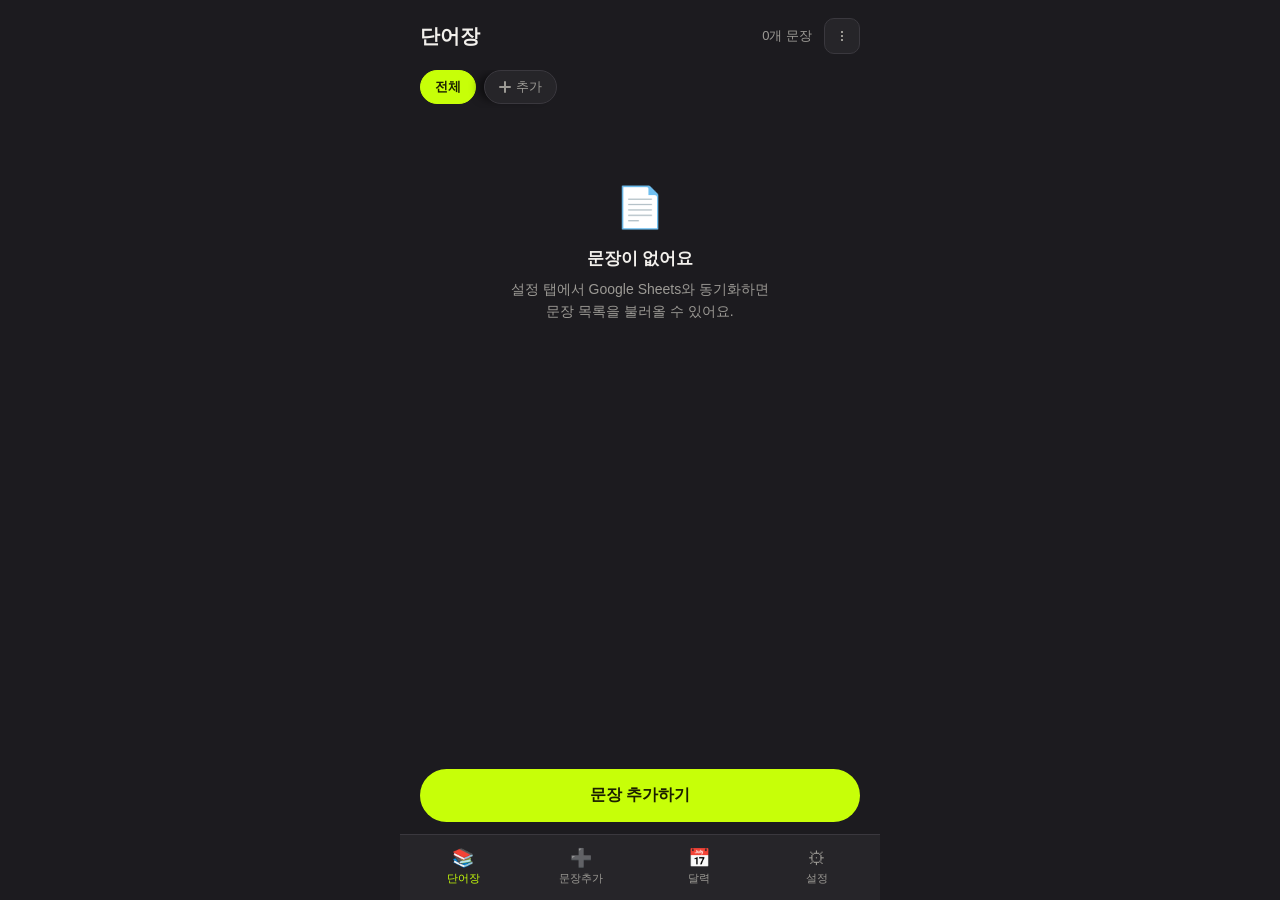
==== commit 26ca9978: "단어장 휴지통(복구) 기능 추가, 학습 한 바퀴 완료 결과창 추가 삭제한 문장을 30일간 보관하다 복구/영구삭제할 수 있는 휴지통과 단어장 탭 전체 삭제 기능을 추가했다. 시트에서" ====
--- a/index.html
+++ b/index.html
@@ -14,6 +14,7 @@
 <link rel="stylesheet" href="css/vocab.css" />
 <link rel="stylesheet" href="css/study.css" />
 <link rel="stylesheet" href="css/calendar.css" />
+<link rel="stylesheet" href="css/trash.css" />
 </head>
 <body>
 
@@ -23,11 +24,14 @@
   <section class="tab-view active" id="tab-vocab">
     <div class="tab-header">
       <h1>단어장</h1>
-      <span class="tab-sub" id="vocab-count">0개 문장</span>
+      <div style="display:flex; align-items:center; gap:12px;">
+        <span class="tab-sub" id="vocab-count">0개 문장</span>
+        <button class="icon-btn" id="deck-order-btn" title="단어장 순서 변경">⋮</button>
+      </div>
     </div>
     <div class="filters" id="deck-chips"></div>
-    <button class="btn btn-primary" id="vocab-start-btn" style="width:100%; margin-bottom:16px;">학습 시작</button>
     <div id="vocab-list"></div>
+    <button class="btn btn-primary" id="vocab-start-btn">학습 시작</button>
   </section>
 
   <!-- 문장추가 탭 -->
@@ -118,7 +122,8 @@
     <div class="field-group">
       <label class="field-label">데이터 관리</label>
       <button class="btn btn-ghost" id="export-csv-btn" style="margin-bottom:8px;">학습 기록 CSV로 내보내기</button>
-      <button class="btn btn-ghost" id="reset-progress-btn">학습 기록 초기화</button>
+      <button class="btn btn-ghost" id="reset-progress-btn" style="margin-bottom:8px;">학습 기록 초기화</button>
+      <button class="btn btn-ghost" id="open-trash-btn">휴지통 <span id="trash-count-badge"></span></button>
     </div>
   </section>
 
@@ -177,11 +182,22 @@
       </div>
     </div>
 
-  </div>
-
-  <div class="action-row">
+    <div class="empty-state" id="session-result-card" style="display:none;">
+      <div class="icon">🎯</div>
+      <h3>한 바퀴 다 돌았어요!</h3>
+      <div class="session-score" id="session-score">0 / 0</div>
+      <p id="session-score-sub"></p>
+    </div>
+
+  </div>
+
+  <div class="action-row" id="study-action-row">
     <button class="btn btn-secondary" id="skip-btn">건너뛰기</button>
     <button class="btn btn-primary" id="check-btn">채점하기</button>
+  </div>
+  <div class="action-row" id="session-result-action-row" style="display:none;">
+    <button class="btn btn-secondary" id="session-close-btn">닫기</button>
+    <button class="btn btn-primary" id="session-restart-btn">다시 풀기</button>
   </div>
 </div>
 
@@ -237,6 +253,37 @@
   </div>
 </div>
 
+<!-- 단어장 순서 변경 팝업 (단어장 탭 헤더의 ⋮ 버튼에서 호출) -->
+<div class="modal-backdrop" id="deck-order-overlay">
+  <div class="modal-card">
+    <div class="modal-card-header">
+      <h2>단어장 설정</h2>
+      <button class="icon-btn" id="deck-order-close-btn">✕</button>
+    </div>
+    <div class="field-hint" style="margin-top:-8px; margin-bottom:14px;">
+      화살표로 순서를 바꾸면 단어장 탭의 필터 순서에 바로 반영돼요.
+    </div>
+    <div id="deck-order-list"></div>
+  </div>
+</div>
+
+<!-- 휴지통 (설정 탭의 "휴지통" 버튼에서 호출) -->
+<div class="modal-backdrop" id="trash-overlay">
+  <div class="modal-card">
+    <div class="modal-card-header">
+      <h2>휴지통</h2>
+      <div style="display:flex; align-items:center; gap:14px;">
+        <button class="btn-text-danger" id="trash-empty-btn">모두 삭제</button>
+        <button class="icon-btn" id="trash-close-btn">✕</button>
+      </div>
+    </div>
+    <div class="field-hint" style="margin-top:-8px; margin-bottom:14px;">
+      삭제한 문장은 30일 동안 보관되며, 그 안에 복구하면 시트에도 다시 추가돼요.
+    </div>
+    <div id="trash-list"></div>
+  </div>
+</div>
+
 <div class="toast" id="toast"></div>
 
 <script src="js/state.js"></script>
@@ -244,6 +291,7 @@
 <script src="js/vocab.js"></script>
 <script src="js/study.js"></script>
 <script src="js/add.js"></script>
+<script src="js/trash.js"></script>
 <script src="js/calendar.js"></script>
 <script src="js/settings.js"></script>
 <script src="js/init.js"></script>
--- a/css/vocab.css
+++ b/css/vocab.css
@@ -1,4 +1,16 @@
 /* 단어장 탭 전용 스타일 */
+
+/* 학습 시작 버튼: 목록 위에 떠서 하단 네비게이션 바로 위에 고정 */
+#tab-vocab { padding-bottom: 180px; }
+#vocab-start-btn {
+  position: fixed;
+  left: 20px;
+  right: 20px;
+  max-width: 440px;
+  margin: 0 auto;
+  bottom: calc(78px + env(safe-area-inset-bottom));
+  z-index: 30;
+}
 
 .vocab-item {
   background: var(--surface);
@@ -53,3 +65,33 @@
   line-height: 1.6;
   display: none;
 }
+
+/* ---------- 단어장 순서 변경 팝업 ---------- */
+.deck-order-item {
+  display: flex;
+  align-items: center;
+  justify-content: space-between;
+  background: var(--surface);
+  border: 1px solid var(--border);
+  border-radius: 10px;
+  padding: 12px 14px;
+  margin-bottom: 8px;
+}
+.deck-order-name { font-size: 15px; font-weight: 600; color: var(--text); }
+.deck-order-arrows { display: flex; align-items: center; gap: 6px; }
+.deck-order-arrows .btn-text-danger { margin-left: 8px; }
+.order-btn {
+  width: 30px;
+  height: 30px;
+  border-radius: 8px;
+  border: 1px solid var(--border);
+  background: var(--surface-2);
+  color: var(--text);
+  font-size: 13px;
+  cursor: pointer;
+  display: flex;
+  align-items: center;
+  justify-content: center;
+}
+.order-btn:active { transform: scale(0.94); }
+.order-btn[disabled] { opacity: 0.3; cursor: default; }
--- a/css/study.css
+++ b/css/study.css
@@ -145,6 +145,13 @@
 .result-card.correct { background: rgba(151,196,89,0.1); border-color: var(--correct); }
 .result-card.incorrect { background: rgba(226,75,74,0.1); border-color: var(--incorrect); }
 
+.session-score {
+  font-size: 32px;
+  font-weight: 700;
+  color: var(--accent);
+  margin-bottom: 8px;
+}
+
 .result-status {
   font-size: 14px;
   font-weight: 600;
--- a/css/calendar.css
+++ b/css/calendar.css
@@ -6,13 +6,13 @@
   text-align: center;
   font-size: 12px;
   color: var(--text-dim);
-  margin-bottom: 8px;
+  margin-bottom: 16px;
 }
 .cal-grid {
   display: grid;
   grid-template-columns: repeat(7, 1fr);
-  gap: 6px;
-  margin-bottom: 24px;
+  gap: 6px 4px;
+  margin-bottom: 16px;
 }
 .cal-day {
   aspect-ratio: 1;
@@ -34,7 +34,7 @@
 .cal-day .dot { width: 5px; height: 5px; border-radius: 50%; background: var(--accent); }
 .cal-day.selected .dot { background: #1B1F00; }
 
-.cal-detail-title { font-size: 14px; font-weight: 600; margin-bottom: 10px; }
+.cal-detail-title { font-size: 14px; font-weight: 600; margin-bottom: 16px; }
 .cal-deck-row {
   display: flex;
   justify-content: space-between;
@@ -43,7 +43,7 @@
   border: 1px solid var(--border);
   border-radius: 10px;
   padding: 12px 14px;
-  margin-bottom: 8px;
+  margin-bottom: 16px;
   font-size: 13px;
 }
 .cal-deck-row .deck-name { font-weight: 600; }
--- a/css/trash.css
+++ b/css/trash.css
@@ -0,0 +1,48 @@
+/* 휴지통 모달 전용 스타일 */
+
+.trash-item {
+  background: var(--surface);
+  border: 1px solid var(--border);
+  border-radius: var(--radius);
+  padding: 14px 16px;
+  margin-bottom: 10px;
+}
+.trash-item-top {
+  display: flex;
+  justify-content: space-between;
+  align-items: flex-start;
+  gap: 10px;
+}
+.trash-item-bottom {
+  display: flex;
+  justify-content: space-between;
+  align-items: center;
+  margin-top: 10px;
+  padding-top: 10px;
+  border-top: 1px solid var(--border);
+}
+.trash-days { font-size: 12px; color: var(--text-dim); }
+.trash-actions { display: flex; gap: 14px; }
+
+.btn-text {
+  background: none;
+  border: none;
+  color: var(--accent);
+  font-family: var(--font-sans);
+  font-size: 13px;
+  font-weight: 600;
+  cursor: pointer;
+  padding: 0;
+}
+.btn-text-danger {
+  background: none;
+  border: none;
+  color: var(--incorrect);
+  font-family: var(--font-sans);
+  font-size: 13px;
+  font-weight: 600;
+  cursor: pointer;
+  padding: 0;
+}
+
+#trash-list { max-height: 50vh; overflow-y: auto; margin-top: 4px; }
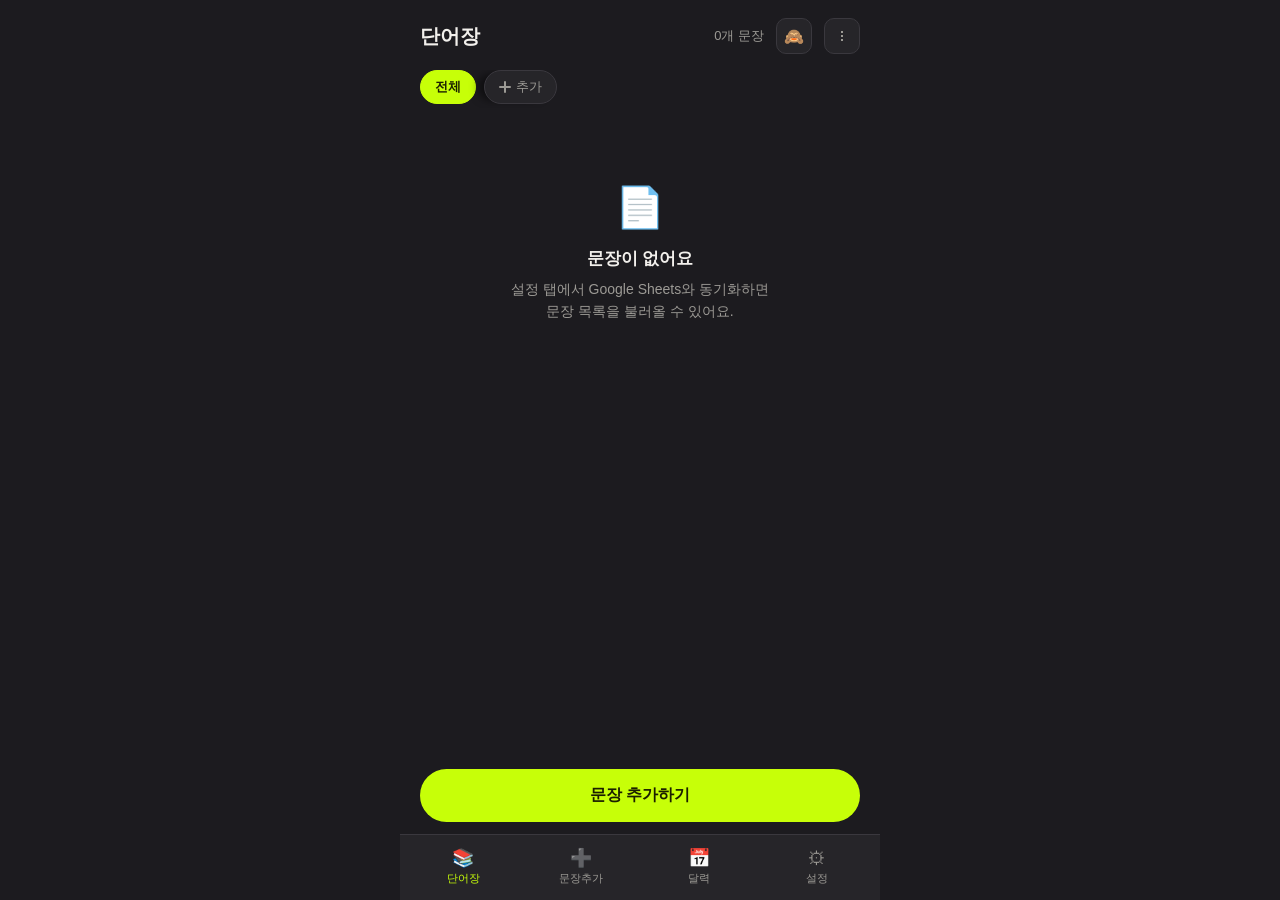
==== commit 8d83931f: "문장 숨기기 기능 추가 (학습 목록/큐에서 제외) 암기를 그만하고 싶은 문장을 삭제하지 않고 숨길 수 있도록 단어장 항목과 수정 팝업에 숨기기/숨김 해제 버튼을 추가하고, 숨긴 문" ====
--- a/index.html
+++ b/index.html
@@ -26,6 +26,7 @@
       <h1>단어장</h1>
       <div style="display:flex; align-items:center; gap:12px;">
         <span class="tab-sub" id="vocab-count">0개 문장</span>
+        <button class="icon-btn" id="vocab-hidden-toggle-btn" title="숨긴 문장도 보기">🙈</button>
         <button class="icon-btn" id="deck-order-btn" title="단어장 순서 변경">⋮</button>
       </div>
     </div>
@@ -68,6 +69,10 @@
       <button class="icon-btn" id="cal-prev">‹</button>
       <h1 id="cal-month-label">2026년 6월</h1>
       <button class="icon-btn" id="cal-next">›</button>
+    </div>
+    <div class="cal-legend">
+      <span class="cal-legend-item"><span class="dot dot-study"></span>학습 기록</span>
+      <span class="cal-legend-item"><span class="dot dot-add"></span>추가 기록</span>
     </div>
     <div class="cal-weekdays">
       <span>일</span><span>월</span><span>화</span><span>수</span><span>목</span><span>금</span><span>토</span>
@@ -231,6 +236,7 @@
     </div>
 
     <button class="btn btn-primary" id="edit-save-btn" style="width:100%; margin-bottom:10px;">수정 저장하기</button>
+    <button class="btn btn-secondary" id="edit-hide-btn" style="width:100%; margin-bottom:10px;">숨기기</button>
     <button class="btn btn-danger" id="edit-delete-btn" style="width:100%;">삭제</button>
   </div>
 </div>
@@ -281,6 +287,16 @@
       삭제한 문장은 30일 동안 보관되며, 그 안에 복구하면 시트에도 다시 추가돼요.
     </div>
     <div id="trash-list"></div>
+  </div>
+</div>
+
+<div class="modal-backdrop" id="cal-add-overlay">
+  <div class="modal-card">
+    <div class="modal-card-header">
+      <h2 id="cal-add-title">추가한 문장</h2>
+      <button class="icon-btn" id="cal-add-close-btn">✕</button>
+    </div>
+    <div id="cal-add-list"></div>
   </div>
 </div>
 
--- a/css/base.css
+++ b/css/base.css
@@ -29,6 +29,12 @@
   overscroll-behavior-y: none;
 }
 
+/* 모달/오버레이가 열려있는 동안 뒷배경 스크롤을 막는다 (모달 카드 자체는 .modal-card의 overflow-y:auto로 따로 스크롤) */
+html:has(.modal-backdrop.show),
+html:has(.overlay.show) {
+  overflow: hidden;
+}
+
 body {
   display: flex;
   flex-direction: column;
@@ -258,7 +264,10 @@
 
 /* ---------- Edit / 단어장추가 modal ---------- */
 .modal-backdrop {
-  position: absolute;
+  /* fixed로 둬야 스크롤된 위치와 무관하게 현재 보이는 화면 정중앙에 뜬다.
+     absolute였을 때는 문서 전체 높이를 기준으로 중앙 정렬되어, 목록을
+     스크롤해둔 상태에서 열면 화면 밖(맨 위)에 떠 보이는 버그가 있었다. */
+  position: fixed;
   inset: 0;
   background: rgba(0,0,0,0.6);
   z-index: 60;
--- a/css/vocab.css
+++ b/css/vocab.css
@@ -50,6 +50,21 @@
 .vocab-status.correct { background: rgba(151,196,89,0.15); color: var(--correct); }
 .vocab-status.wrong { background: rgba(226,75,74,0.15); color: var(--incorrect); }
 
+.vocab-item.hidden-item { opacity: 0.55; }
+.vocab-hide-btn {
+  font-size: 11px;
+  padding: 3px 9px;
+  border-radius: 100px;
+  font-weight: 600;
+  white-space: nowrap;
+  background: transparent;
+  color: var(--text-dim);
+  border: 1px solid var(--border);
+  cursor: pointer;
+}
+.vocab-hide-btn:active { transform: scale(0.96); }
+#vocab-hidden-toggle-btn.active { background: var(--accent); color: #1B1F00; border-color: var(--accent); }
+
 .vocab-hint-toggle {
   font-size: 12px;
   color: var(--accent);
--- a/css/calendar.css
+++ b/css/calendar.css
@@ -1,4 +1,20 @@
 /* 달력 탭 전용 스타일 */
+
+.cal-legend {
+  display: flex;
+  gap: 16px;
+  margin-bottom: 12px;
+}
+.cal-legend-item {
+  display: flex;
+  align-items: center;
+  gap: 6px;
+  font-size: 12px;
+  color: var(--text-dim);
+}
+.cal-legend-item .dot { width: 6px; height: 6px; border-radius: 50%; }
+.cal-legend-item .dot-study { background: var(--accent); }
+.cal-legend-item .dot-add { background: var(--text-dim); }
 
 .cal-weekdays {
   display: grid;
@@ -31,10 +47,17 @@
 .cal-day.empty { background: transparent; border: none; cursor: default; }
 .cal-day.today { border-color: var(--accent); }
 .cal-day.selected { background: var(--accent); color: #1B1F00; font-weight: 700; }
-.cal-day .dot { width: 5px; height: 5px; border-radius: 50%; background: var(--accent); }
-.cal-day.selected .dot { background: #1B1F00; }
+.cal-day .dot-row { display: flex; gap: 3px; }
+.cal-day .dot { width: 5px; height: 5px; border-radius: 50%; }
+.cal-day .dot-study { background: var(--accent); }
+.cal-day .dot-add { background: var(--text-dim); }
+.cal-day.selected .dot-study,
+.cal-day.selected .dot-add { background: #1B1F00; }
 
 .cal-detail-title { font-size: 14px; font-weight: 600; margin-bottom: 16px; }
+.cal-section-label { font-size: 12px; color: var(--text-dim); font-weight: 600; margin-bottom: 8px; }
+.cal-add-row { cursor: pointer; }
+.cal-add-row:active { background: var(--surface-2); }
 .cal-deck-row {
   display: flex;
   justify-content: space-between;
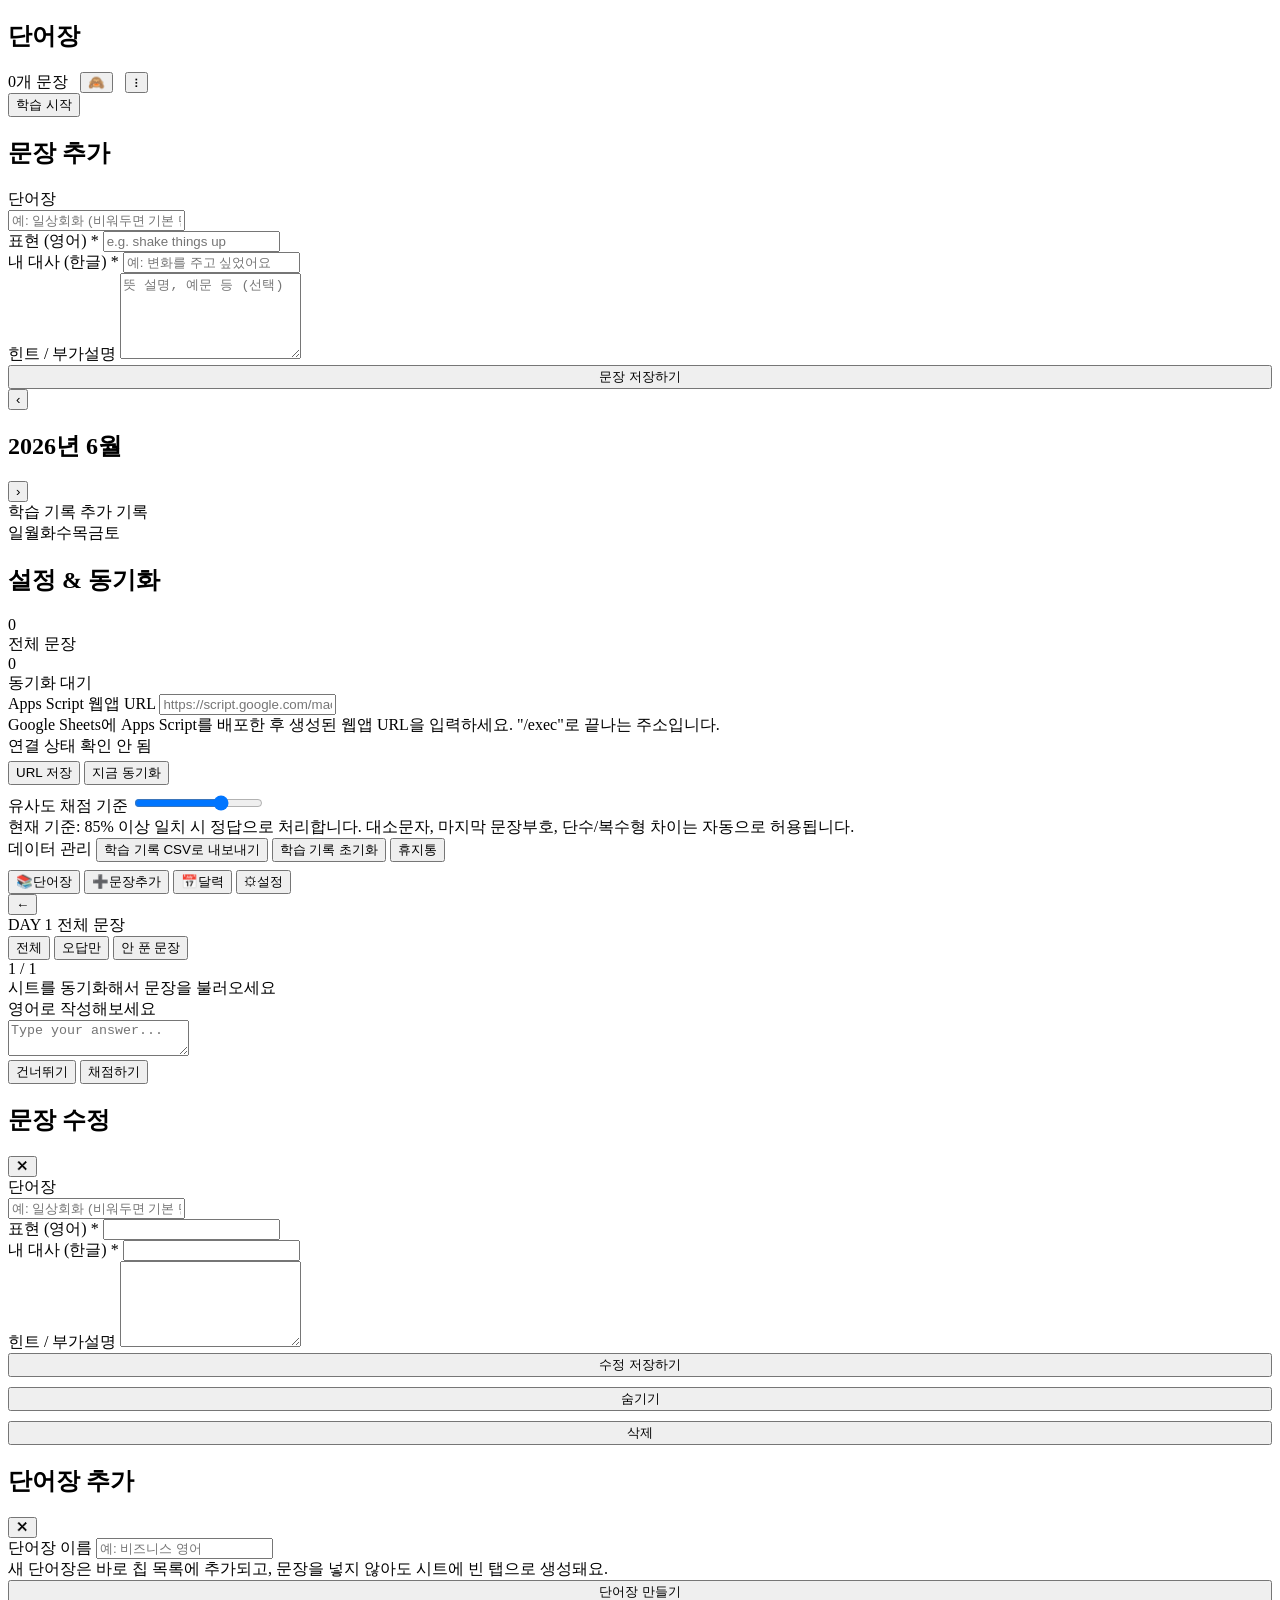
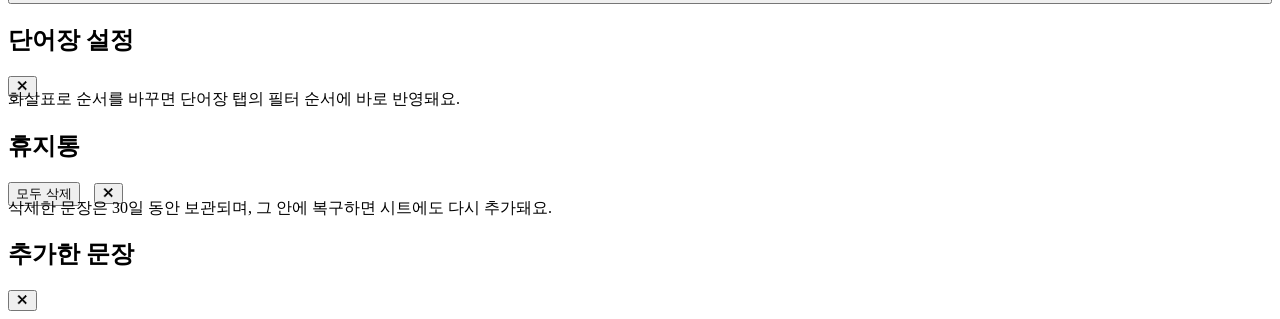
==== commit 6e84d4fd: "폴더 재구성 후 경로 업데이트 (css→frontend/css, js→frontend/js, sources/) Co-Authored-By: Claude Sonnet 4.6 <nor" ====
--- a/index.html
+++ b/index.html
@@ -8,13 +8,13 @@
 <meta name="apple-mobile-web-app-title" content="문장암기" />
 <meta name="theme-color" content="#1C1B1F" />
 <title>영어 문장 암기</title>
-<link rel="manifest" href="manifest.json" />
-<link rel="apple-touch-icon" href="icon-192.png" />
-<link rel="stylesheet" href="css/base.css" />
-<link rel="stylesheet" href="css/vocab.css" />
-<link rel="stylesheet" href="css/study.css" />
-<link rel="stylesheet" href="css/calendar.css" />
-<link rel="stylesheet" href="css/trash.css" />
+<link rel="manifest" href="sources/manifest.json" />
+<link rel="apple-touch-icon" href="sources/icon-192.png" />
+<link rel="stylesheet" href="frontend/css/base.css" />
+<link rel="stylesheet" href="frontend/css/vocab.css" />
+<link rel="stylesheet" href="frontend/css/study.css" />
+<link rel="stylesheet" href="frontend/css/calendar.css" />
+<link rel="stylesheet" href="frontend/css/trash.css" />
 </head>
 <body>
 
@@ -302,15 +302,15 @@
 
 <div class="toast" id="toast"></div>
 
-<script src="js/state.js"></script>
-<script src="js/shell.js"></script>
-<script src="js/vocab.js"></script>
-<script src="js/study.js"></script>
-<script src="js/add.js"></script>
-<script src="js/trash.js"></script>
-<script src="js/calendar.js"></script>
-<script src="js/settings.js"></script>
-<script src="js/init.js"></script>
+<script src="frontend/js/state.js"></script>
+<script src="frontend/js/shell.js"></script>
+<script src="frontend/js/vocab.js"></script>
+<script src="frontend/js/study.js"></script>
+<script src="frontend/js/add.js"></script>
+<script src="frontend/js/trash.js"></script>
+<script src="frontend/js/calendar.js"></script>
+<script src="frontend/js/settings.js"></script>
+<script src="frontend/js/init.js"></script>
 
 </body>
 </html>
